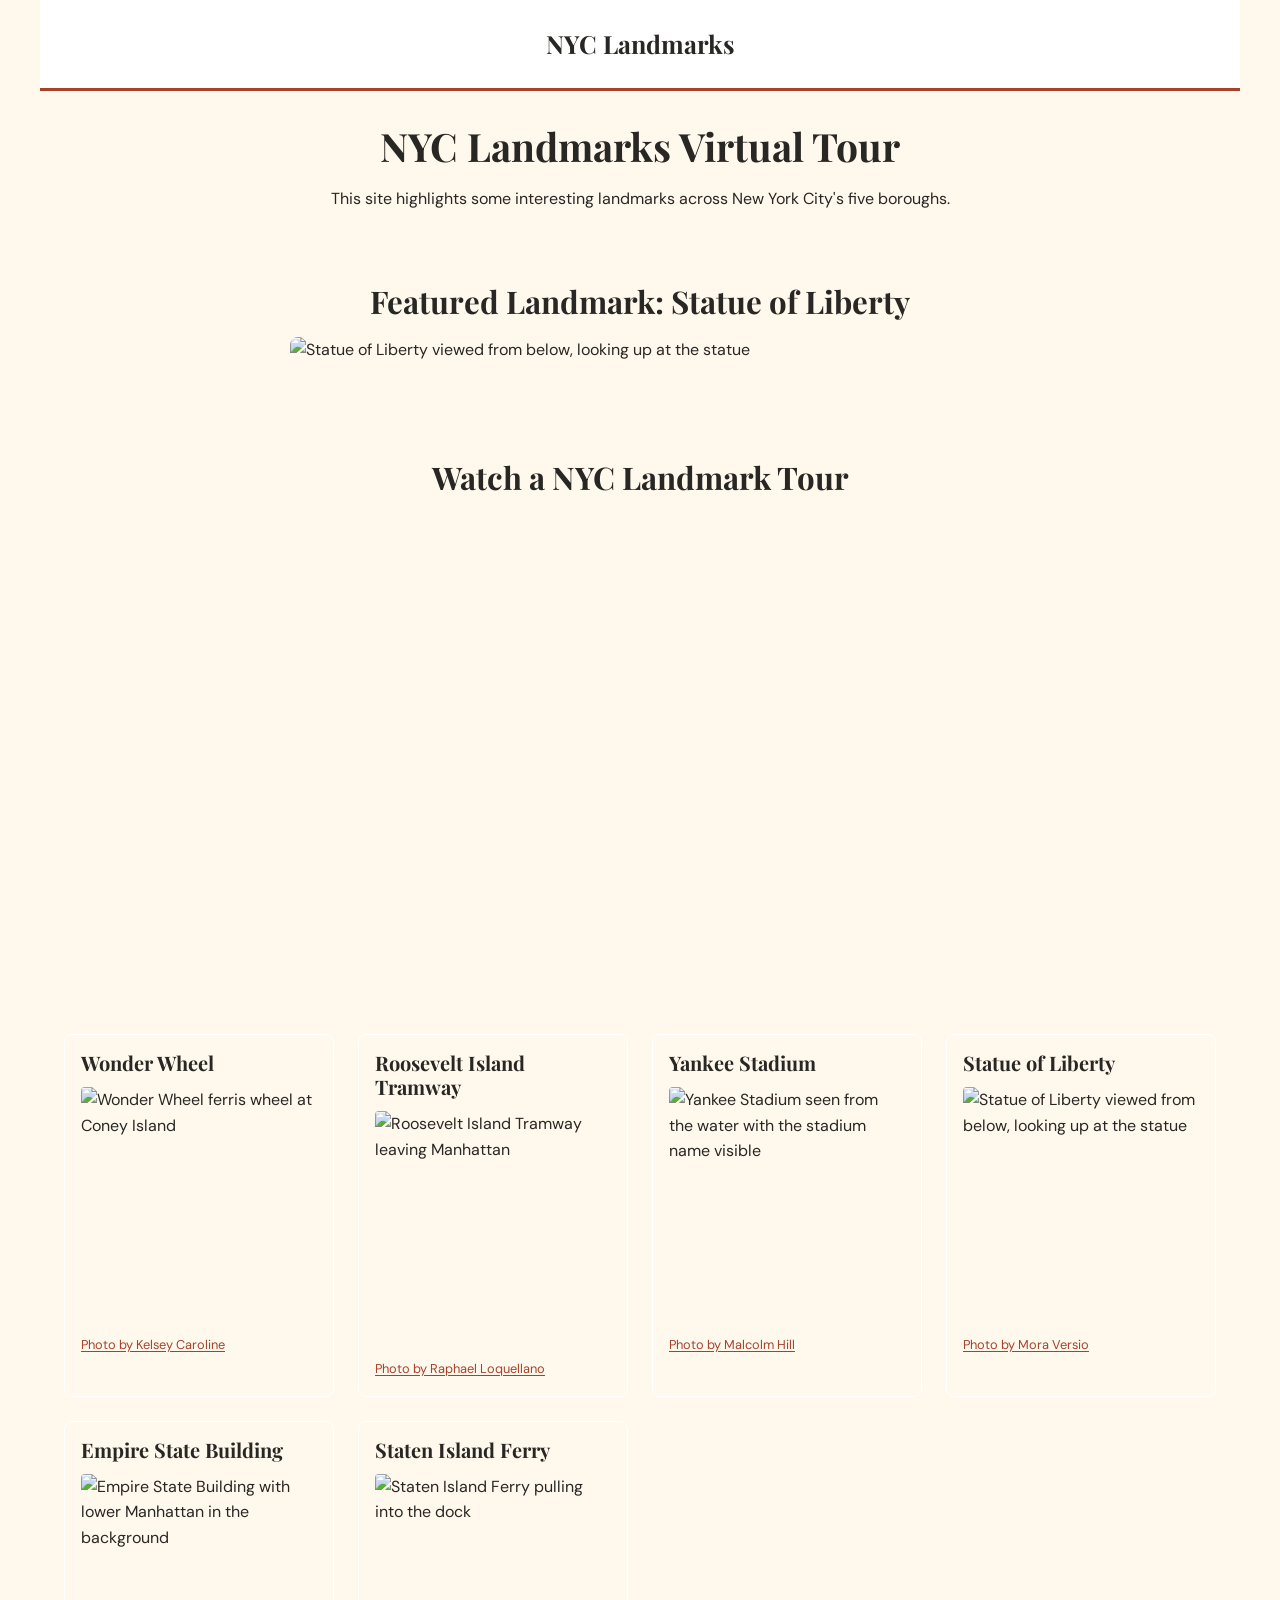
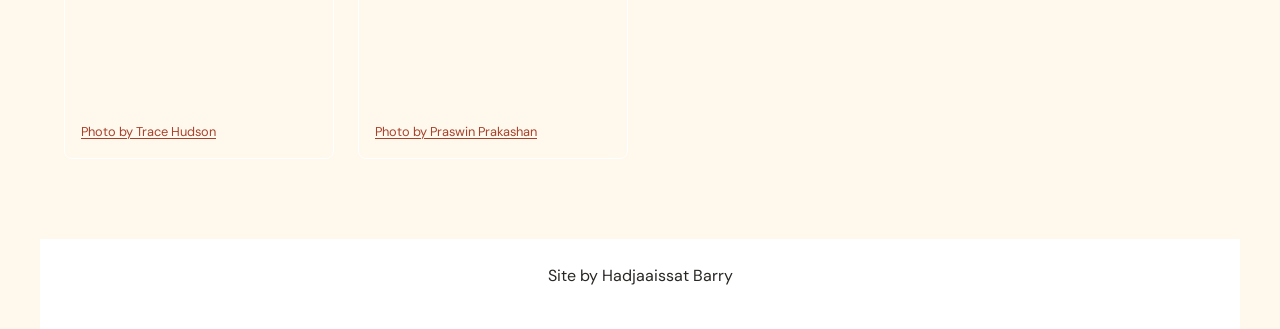
==== index.html @ b782eb3d "Add files via upload" ====
<!DOCTYPE html>
<html lang="en">

<head>
    <meta charset="UTF-8">
    <meta name="viewport" content="width=device-width, initial-scale=1.0">
    <title>NYC Landmarks Virtual Tour</title>
    <link rel="stylesheet" href="tokens.css">
    <link rel="stylesheet" href="style.css">
</head>

<body>
    <header>
        <div class="site-title">NYC Landmarks</div>
    </header>

    <main>
        <h1>NYC Landmarks Virtual Tour</h1>

        <p class="intro">
            This site highlights some interesting landmarks
            across New York City's five boroughs.
        </p>

        <section class="featured-landmark">
            <h2>Featured Landmark: Statue of Liberty</h2>

            <picture>
                <source
                    media="(max-width: 600px)"
                    srcset="Squre/JPEG/pexels-mora-versio-2150673251-34091093.jpg">

                <source
                    media="(min-width: 601px)"
                    srcset="Squre/JPEG/pexels-mora-versio-2150673251-34091093.jpg">

                <img
                    src="Squre/JPEG/pexels-mora-versio-2150673251-34091093.jpg"
                    alt="Statue of Liberty viewed from below, looking up at the statue">
            </picture>
        </section>

        <section class="video-section">
            <h2>Watch a NYC Landmark Tour</h2>

            <div class="video-wrapper">
                <iframe
                    src="https://www.youtube.com/embed/YrPN6eHYcFE"
                    title="NYC Landmark Tour video"
                    allow="accelerometer; autoplay; clipboard-write; encrypted-media; gyroscope; picture-in-picture; web-share"
                    referrerpolicy="strict-origin-when-cross-origin"
                    allowfullscreen>
                </iframe>
            </div>
        </section>

        <div class="landmarks-grid">

            <figure>
                <h2>Wonder Wheel</h2>
                <img
                    src="Squre/JPEG/pexels-kelsey-caroline-774981359-19122990.jpg"
                    alt="Wonder Wheel ferris wheel at Coney Island">
                <figcaption>
                    <a href="https://www.pexels.com/photo/ferris-wheel-in-amusement-park-19122990/">
                        Photo by Kelsey Caroline
                    </a>
                </figcaption>
            </figure>

            <figure>
                <h2>Roosevelt Island Tramway</h2>
                <img
                    src="Squre/JPEG/pexels-loquellano-12404963.jpg"
                    alt="Roosevelt Island Tramway leaving Manhattan">
                <figcaption>
                    <a href="https://www.pexels.com/photo/cable-car-above-city-street-12404963/">
                        Photo by Raphael Loquellano
                    </a>
                </figcaption>
            </figure>

            <figure>
                <h2>Yankee Stadium</h2>
                <img
                   src="Squre/JPEG/pexels-malcolmhill-12360516..jpg"
                 alt="Yankee Stadium seen from the water with the stadium name visible">
                <figcaption>
                    <a href="https://www.pexels.com/photo/yankee-stadium-under-the-blue-sky-12360516/">
                        Photo by Malcolm Hill
                    </a>
                </figcaption>
            </figure>

            <figure>
                <h2>Statue of Liberty</h2>
                <img
                    src="Squre/JPEG/pexels-mora-versio-2150673251-34091093.jpg"
                    alt="Statue of Liberty viewed from below, looking up at the statue">
                <figcaption>
                    <a href="https://www.pexels.com/photo/statue-of-liberty-in-new-york-city-usa-34091093/">
                        Photo by Mora Versio
                    </a>
                </figcaption>
            </figure>

            <figure>
                <h2>Empire State Building</h2>
                <img
                    src="Squre/JPEG/pexels-tracehudson-2424391.jpg"
                    alt="Empire State Building with lower Manhattan in the background">
                <figcaption>
                    <a href="https://www.pexels.com/photo/empire-state-building-2424391/">
                        Photo by Trace Hudson
                    </a>
                </figcaption>
            </figure>

            <figure>
                <h2>Staten Island Ferry</h2>
                <img
                    src="Squre/JPEG/praswin-prakashan-YOCN1a1m_dg-unsplash.jpg"
                    alt="Staten Island Ferry pulling into the dock">
                <figcaption>
                    <a href="https://unsplash.com/photos/a-large-ferry-boat-in-a-body-of-water-YOCN1a1m_dg">
                        Photo by Praswin Prakashan
                    </a>
                </figcaption>
            </figure>

        </div>
    </main>

    <footer>
        <p>Site by Hadjaaissat Barry</p>
    </footer>
</body>
</html>
---- tokens.css ----
@import url("https://fonts.googleapis.com/css2?family=Playfair+Display&family=DM+Sans&display=swap");

/* Design System Tokens: Set Base CSS variable values. */
:root {
  /* Typographic Styles */
  --text-size-xs: 0.64rem;
  --text-size-sm: 0.8rem;
  --text-size-md: 1rem;
  --text-size-lg: 1.25rem;
  --text-size-xl: 1.563rem;
  --text-size-2xl: 1.953rem;
  --text-size-3xl: 2.441rem;
  --line-height-base: 1.6;
  --line-height-headings: 1.2;
  --headings-family: "Playfair Display", sans-serif;
  --base-family: "DM Sans", sans-serif;

  /* Color Styles */
  --primary-text: #292724;
  --primary-background: #FFF8ED;
  --action: #A6422B;
  --action-hover: #71301F;
  --button-text: #FFFFFF;

  --alternate-text: #292724;
  --alternate-background:#FFFFFF;
  --alternate-action: #87351F;
  --alternate-action-hover: #642719;
  --alternate-button-text: #FFFFFF;

  /* Spacing Units */
  --space-unit: 0.25rem;
  --space-1: calc(var(--space-unit) * 1);
  --space-2: calc(var(--space-unit) * 2);
  --space-3: calc(var(--space-unit) * 3);
  --space-4: calc(var(--space-unit) * 4);
  --space-6: calc(var(--space-unit) * 6);
  --space-8: calc(var(--space-unit) * 8);
  --space-12: calc(var(--space-unit) * 12);
  --space-16: calc(var(--space-unit) * 16);
  --space-24: calc(var(--space-unit) * 24);
  --space-32: calc(var(--space-unit) * 32);

  /* Layout Styles */
  --page-width: 75rem;
  --grid-gap: var(--space-6);
  --section-spacing: var(--space-12);
  --content-padding: var(--space-6);
}

html {
  font-size: 16px;
}

* {
  box-sizing: border-box;
}

body {
  margin: 0;
  font-family: var(--base-family);
  font-size: var(--text-size-md);
  line-height: var(--line-height-base);
  color: var(--primary-text);
  background-color: var(--primary-background);
  overflow-wrap: break-word;
}

/* Typography */
h1, h2, h3, h4, h5, h6 {
  font-family: var(--headings-family);
  line-height: var(--line-height-headings);
}

h1 {
  font-size: var(--text-size-3xl);
}

h2 {
  font-size: var(--text-size-2xl);
}

h3 {
  font-size: var(--text-size-xl);
}

h4 {
  font-size: var(--text-size-lg);
}

h5 {
  font-size: var(--text-size-md);
}

h6 {
  font-size: var(--text-size-sm);
}


/* Clean heading defaults assuming parent sections handle top spacing */
h1 {
  margin-block-start: 0;
  margin-block-end: var(--space-4); /* 16px on 4px base */
}

h2 {
  margin-block-start: 0;
  margin-block-end: var(--space-3); /* 12px on 4px base */
}

h3 {
  margin-block-start: 0;
  margin-block-end: var(--space-2); /* 8px on 4px base */
}

h4, h5, h6 {
  margin-block-start: 0;
  margin-block-end: var(--space-2); /* 8px on 4px base */
}

p, ul, ol {
  margin: 0 0 var(--space-4);
}

small {
  font-size: var(--text-size-sm);
}

/* Layout */
header, main, footer {
  max-width: var(--page-width);
  margin-inline: auto;
  padding: var(--space-8);
}

section, .alternate {
  padding: var(--content-padding);
}

section + section {
  margin-top: var(--section-spacing);
}

/* Site identity stays separate from the page heading. */
.site-title {
  font-size: var(--text-size-lg);
}

/* Add the alternate class to an element to apply alternate styling. */
.alternate {
  --action: var(--alternate-action);
  --action-hover: var(--alternate-action-hover);
  --button-text: var(--alternate-button-text);
  color: var(--alternate-text);
  background-color: var(--alternate-background);
}

/* Links and buttons */
a {
  color: var(--action);
  text-decoration: underline;
  text-underline-offset: 0.15em;
}

a:hover {
  color: var(--action-hover);
}

button, .button {
  display: inline-block;
  border: 0;
  padding: var(--space-3) var(--space-4);
  font: inherit;
  color: var(--button-text);
  background-color: var(--action);
  text-decoration: none;
  cursor: pointer;
}

button:hover, .button:hover {
  color: var(--button-text);
  background-color: var(--action-hover);
}

a:focus-visible, button:focus-visible {
  outline: 3px solid currentColor;
  outline-offset: 4px;
}
---- style.css ----
/* General Styles */
* {
  box-sizing: border-box;
}

body {
  margin: 0;
  font-family: var(--base-family);
  font-size: var(--text-size-md);
  line-height: var(--line-height-base);
  color: var(--primary-text);
  background-color: var(--primary-background);
}

img,
video {
  display: block;
  max-width: 100%;
  height: auto;
}

/* Header */
header {
  background-color: var(--alternate-background);
  color: var(--primary-text);
  padding: var(--space-6);
  text-align: center;
  border-bottom: 3px solid var(--action);
}

.site-title {
  font-family: var(--headings-family);
  font-size: var(--text-size-xl);
  font-weight: bold;
}

/* Main Content */
main {
  max-width: var(--page-width);
  margin: 0 auto;
  padding: var(--space-8) var(--content-padding);
}

h1,
h2 {
  font-family: var(--headings-family);
  line-height: var(--line-height-headings);
  color: var(--primary-text);
}

h1 {
  font-size: var(--text-size-3xl);
  margin: 0 0 var(--space-4);
  text-align: center;
}

.intro {
  max-width: 700px;
  margin: 0 auto var(--section-spacing);
  text-align: center;
}

/* Featured Landmark */
.featured-landmark {
  margin-bottom: var(--section-spacing);
}

.featured-landmark h2,
.video-section h2 {
  font-size: var(--text-size-2xl);
  margin: 0 0 var(--space-4);
  text-align: center;
}

.featured-landmark picture {
  display: block;
  max-width: 700px;
  margin: 0 auto;
}

.featured-landmark img {
  width: 100%;
  border-radius: 8px;
}

/* Embedded YouTube Video */
.video-section {
  margin-bottom: var(--section-spacing);
}

.video-wrapper {
  width: 100%;
  max-width: 800px;
  aspect-ratio: 16 / 9;
  margin: 0 auto;
}

.video-wrapper iframe {
  display: block;
  width: 100%;
  height: 100%;
  border: 0;
}

/* Landmarks Grid */
.landmarks-grid {
  display: grid;
  grid-template-columns: repeat(auto-fit, minmax(min(100%, 250px), 1fr));
  gap: var(--grid-gap);
}

/* Individual Landmark Cards */
.landmarks-grid figure {
  margin: 0;
  padding: var(--space-4);
  background-color: var(--card-background);
  border: 1px solid var(--alternate-background);
  border-radius: 8px;
}

.landmarks-grid h2 {
  margin: 0 0 var(--space-3);
  font-size: var(--text-size-lg);
}

.landmarks-grid img {
  width: 100%;
  aspect-ratio: 1 / 1;
  object-fit: cover;
  border-radius: 4px;
}

.landmarks-grid figcaption {
  margin-top: var(--space-3);
  font-size: var(--text-size-sm);
}

.landmarks-grid a {
  color: var(--action);
  text-decoration: underline;
}

.landmarks-grid a:hover {
  color: var(--action-hover);
}

/* Footer */
footer {
  margin-top: var(--section-spacing);
  padding: var(--space-6);
  text-align: center;
  background-color: var(--alternate-background);
  color: var(--primary-text);
}

/* Smaller Screens */
@media (max-width: 600px) {
  main {
    padding: var(--space-6) var(--space-4);
  }

  h1 {
    font-size: var(--text-size-2xl);
  }

  .featured-landmark h2,
  .video-section h2 {
    font-size: var(--text-size-xl);
  }

  .landmarks-grid {
    grid-template-columns: 1fr;
  }
}
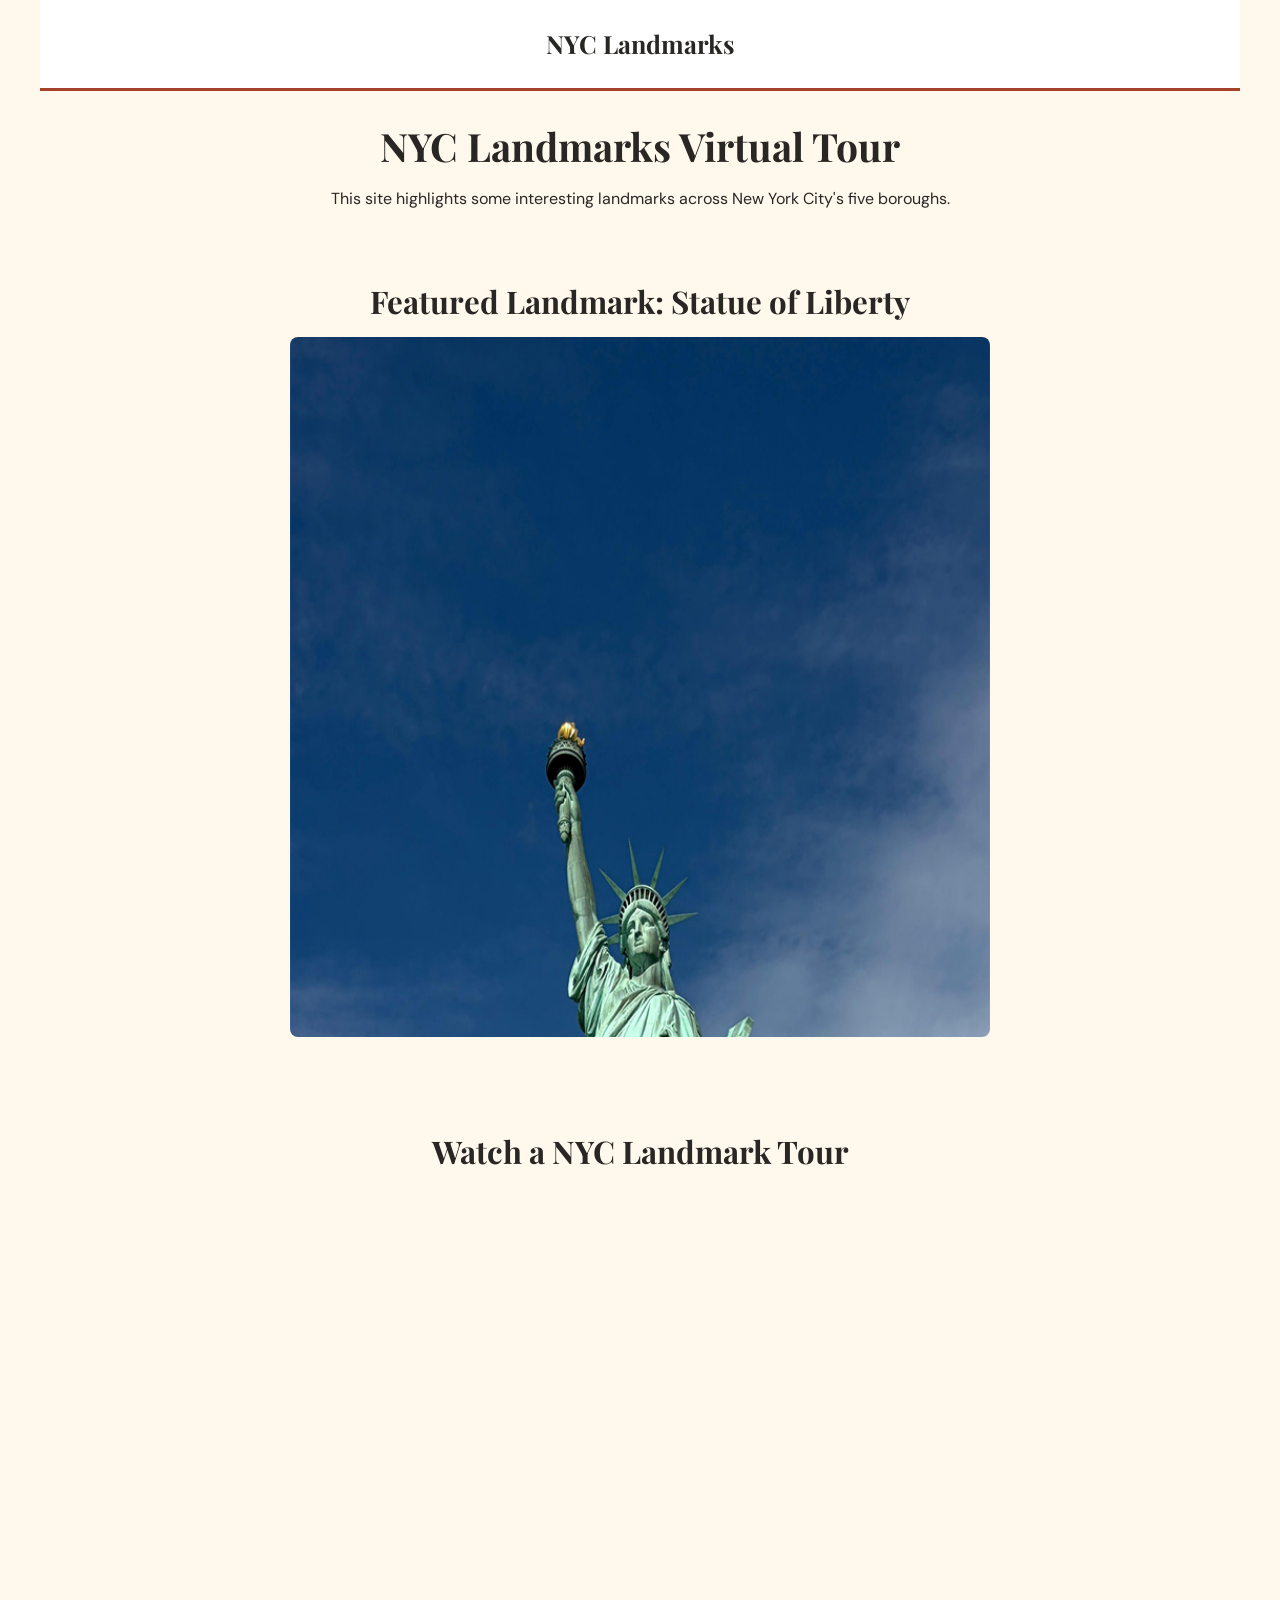
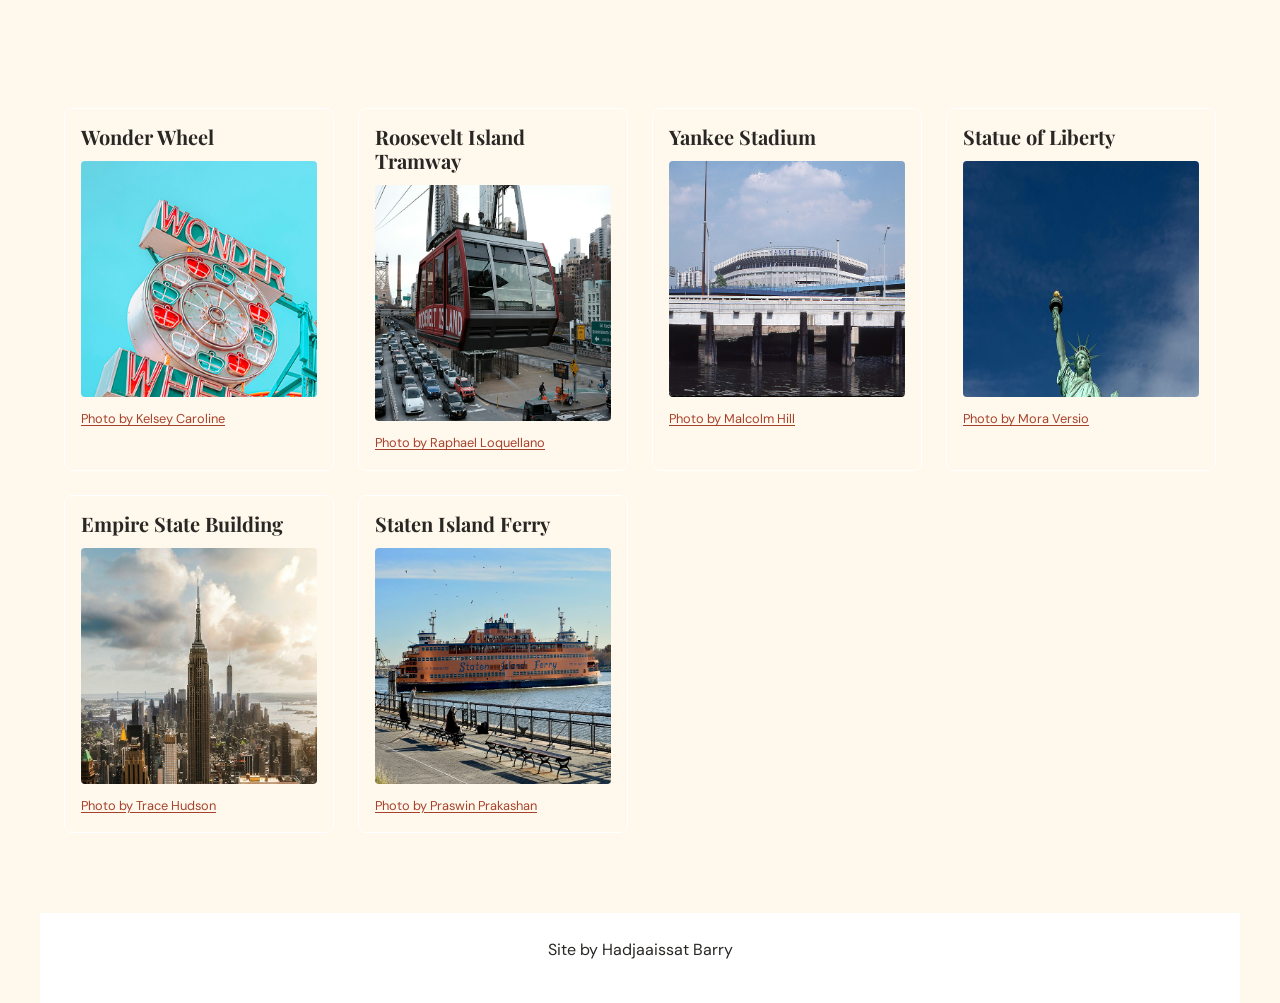
==== commit b2ee4c11: "Fix website image paths" ====
--- a/index.html
+++ b/index.html
@@ -29,14 +29,14 @@
             <picture>
                 <source
                     media="(max-width: 600px)"
-                    srcset="Squre/JPEG/pexels-mora-versio-2150673251-34091093.jpg">
+                    srcset="pexels-mora-versio-2150673251-34091093.jpg">
 
                 <source
                     media="(min-width: 601px)"
-                    srcset="Squre/JPEG/pexels-mora-versio-2150673251-34091093.jpg">
+                    srcset="pexels-mora-versio-2150673251-34091093.jpg">
 
                 <img
-                    src="Squre/JPEG/pexels-mora-versio-2150673251-34091093.jpg"
+                    src="pexels-mora-versio-2150673251-34091093.jpg"
                     alt="Statue of Liberty viewed from below, looking up at the statue">
             </picture>
         </section>
@@ -60,7 +60,7 @@
             <figure>
                 <h2>Wonder Wheel</h2>
                 <img
-                    src="Squre/JPEG/pexels-kelsey-caroline-774981359-19122990.jpg"
+                    src="pexels-kelsey-caroline-774981359-19122990.jpg"
                     alt="Wonder Wheel ferris wheel at Coney Island">
                 <figcaption>
                     <a href="https://www.pexels.com/photo/ferris-wheel-in-amusement-park-19122990/">
@@ -72,7 +72,7 @@
             <figure>
                 <h2>Roosevelt Island Tramway</h2>
                 <img
-                    src="Squre/JPEG/pexels-loquellano-12404963.jpg"
+                    src="pexels-loquellano-12404963.jpg"
                     alt="Roosevelt Island Tramway leaving Manhattan">
                 <figcaption>
                     <a href="https://www.pexels.com/photo/cable-car-above-city-street-12404963/">
@@ -84,8 +84,8 @@
             <figure>
                 <h2>Yankee Stadium</h2>
                 <img
-                   src="Squre/JPEG/pexels-malcolmhill-12360516..jpg"
-                 alt="Yankee Stadium seen from the water with the stadium name visible">
+                    src="pexels-malcolmhill-12360516..jpg"
+                    alt="Yankee Stadium seen from the water with the stadium name visible">
                 <figcaption>
                     <a href="https://www.pexels.com/photo/yankee-stadium-under-the-blue-sky-12360516/">
                         Photo by Malcolm Hill
@@ -96,7 +96,7 @@
             <figure>
                 <h2>Statue of Liberty</h2>
                 <img
-                    src="Squre/JPEG/pexels-mora-versio-2150673251-34091093.jpg"
+                    src="pexels-mora-versio-2150673251-34091093.jpg"
                     alt="Statue of Liberty viewed from below, looking up at the statue">
                 <figcaption>
                     <a href="https://www.pexels.com/photo/statue-of-liberty-in-new-york-city-usa-34091093/">
@@ -108,7 +108,7 @@
             <figure>
                 <h2>Empire State Building</h2>
                 <img
-                    src="Squre/JPEG/pexels-tracehudson-2424391.jpg"
+                    src="pexels-tracehudson-2424391.jpg"
                     alt="Empire State Building with lower Manhattan in the background">
                 <figcaption>
                     <a href="https://www.pexels.com/photo/empire-state-building-2424391/">
@@ -120,7 +120,7 @@
             <figure>
                 <h2>Staten Island Ferry</h2>
                 <img
-                    src="Squre/JPEG/praswin-prakashan-YOCN1a1m_dg-unsplash.jpg"
+                    src="praswin-prakashan-YOCN1a1m_dg-unsplash.jpg"
                     alt="Staten Island Ferry pulling into the dock">
                 <figcaption>
                     <a href="https://unsplash.com/photos/a-large-ferry-boat-in-a-body-of-water-YOCN1a1m_dg">
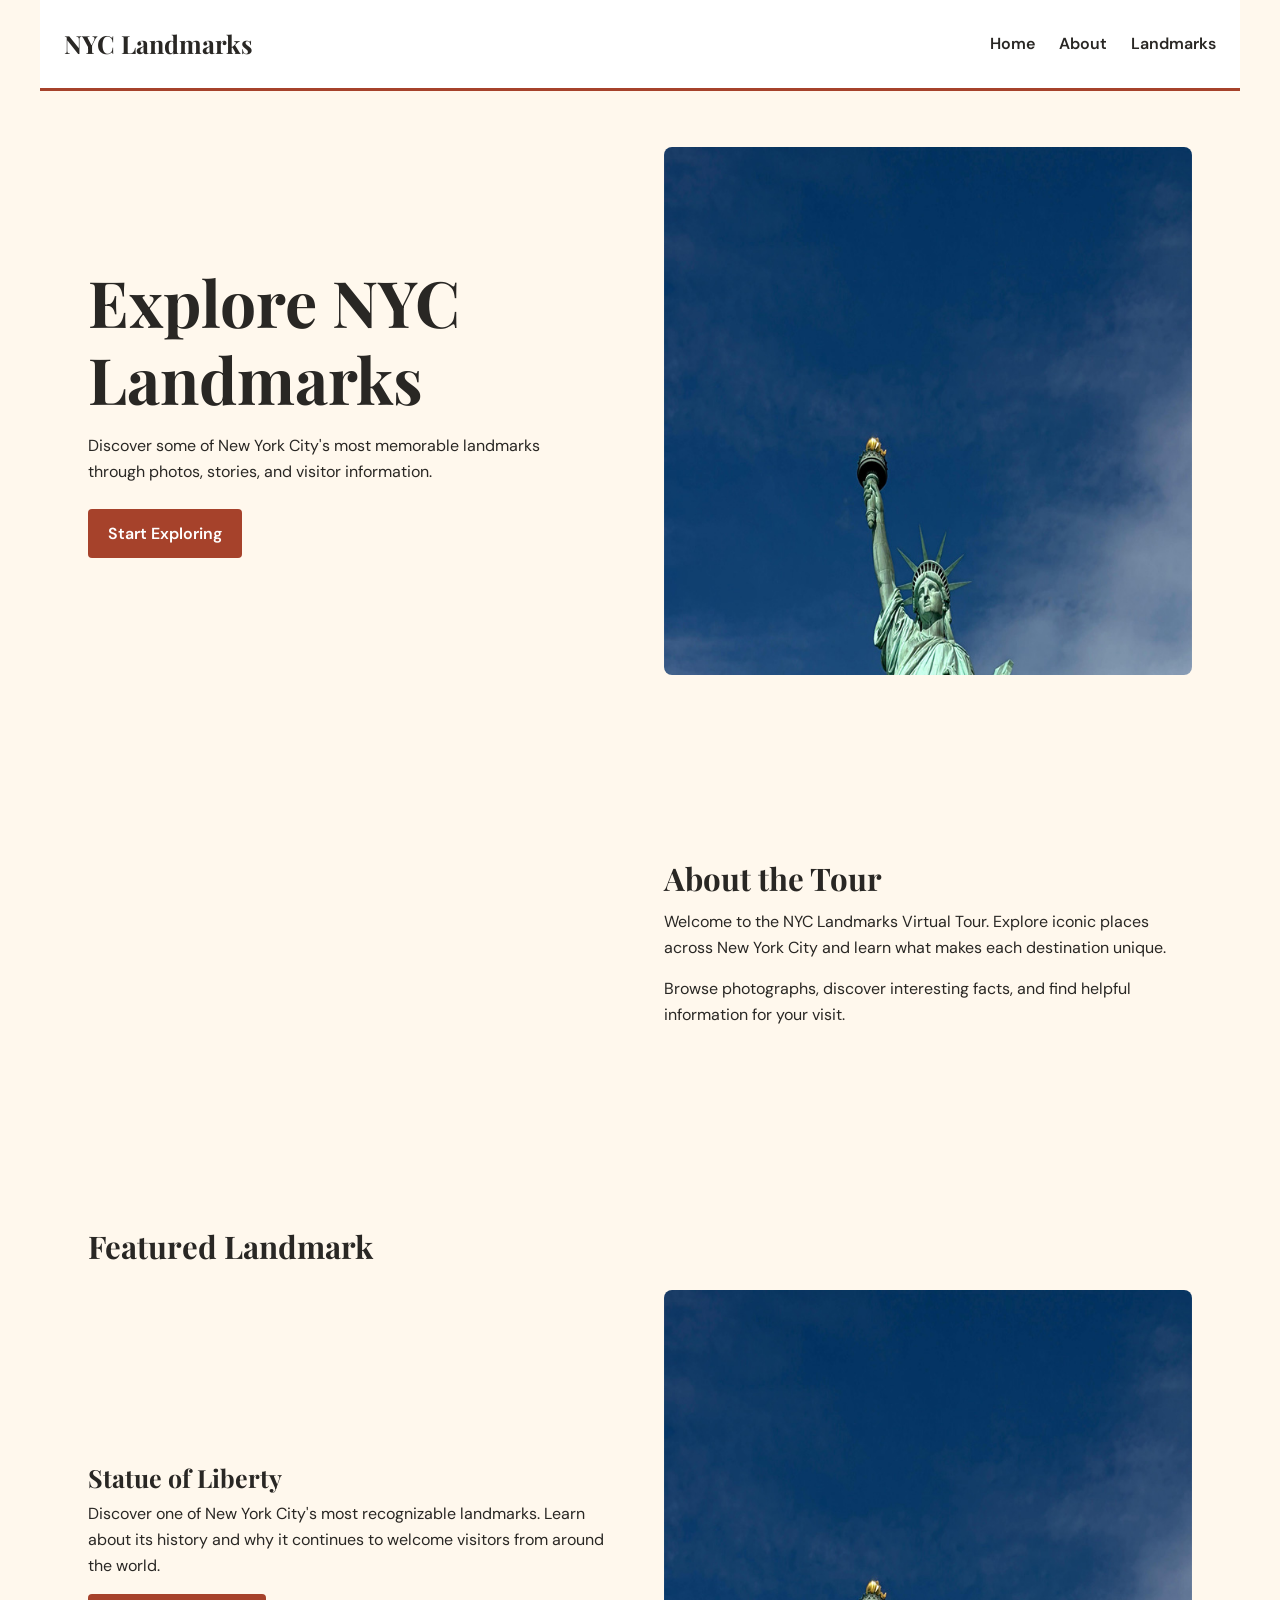
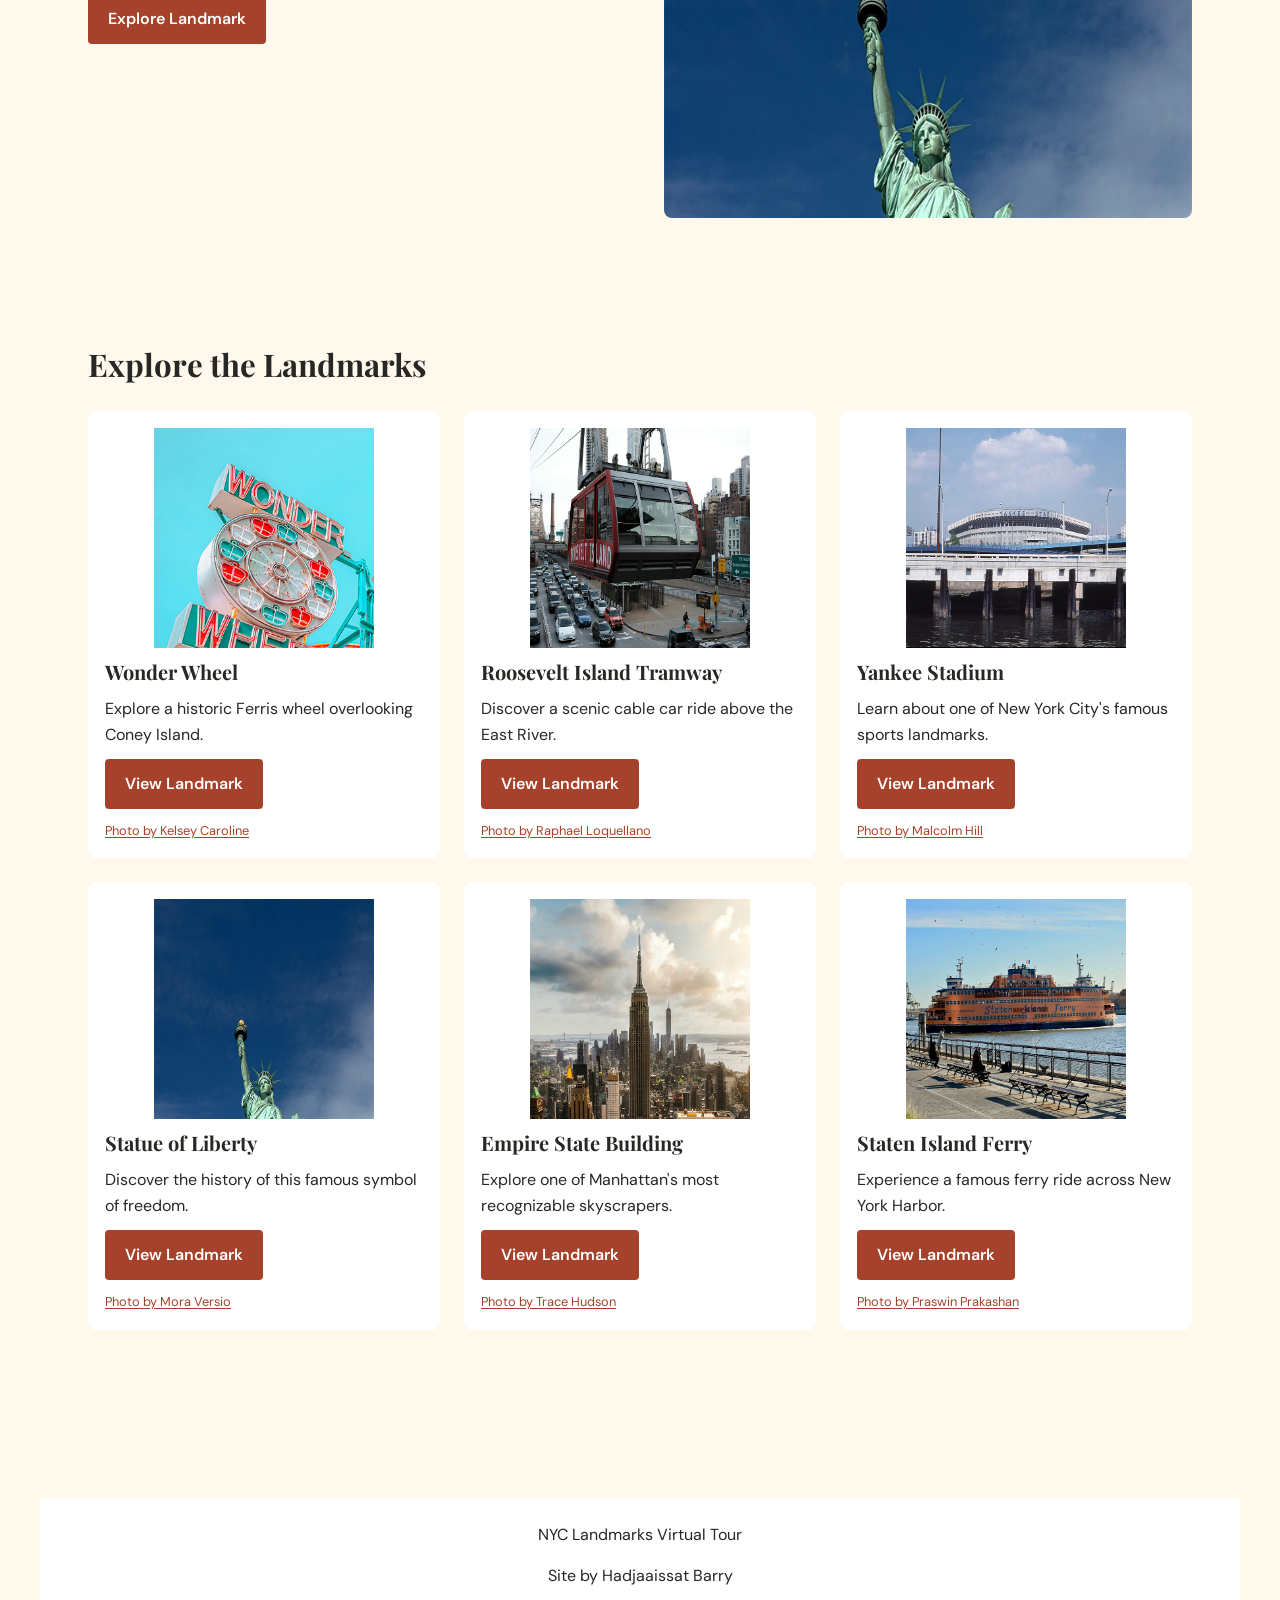
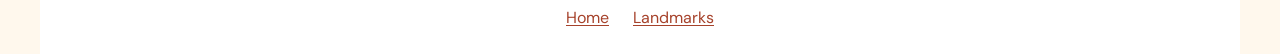
==== commit 72ab51ee: "Update Project 3 homepage and Wonder Wheel page" ====
--- a/index.html
+++ b/index.html
@@ -5,46 +5,66 @@
 <head>
     <meta charset="UTF-8">
     <meta name="viewport" content="width=device-width, initial-scale=1.0">
+
     <title>NYC Landmarks Virtual Tour</title>
+
     <link rel="stylesheet" href="tokens.css">
     <link rel="stylesheet" href="style.css">
 </head>
 
 <body>
-    <header>
-        <div class="site-title">NYC Landmarks</div>
+
+    <!-- HEADER -->
+    <header class="site-header">
+
+        <div class="site-title">
+            <a href="index.html">NYC Landmarks</a>
+        </div>
+
+        <nav class="site-nav" aria-label="Main navigation">
+            <a href="index.html">Home</a>
+            <a href="#about">About</a>
+            <a href="#landmarks">Landmarks</a>
+        </nav>
+
     </header>
 
     <main>
-        <h1>NYC Landmarks Virtual Tour</h1>
-
-        <p class="intro">
-            This site highlights some interesting landmarks
-            across New York City's five boroughs.
-        </p>
-
-        <section class="featured-landmark">
-            <h2>Featured Landmark: Statue of Liberty</h2>
-
-            <picture>
-                <source
-                    media="(max-width: 600px)"
-                    srcset="pexels-mora-versio-2150673251-34091093.jpg">
-
-                <source
-                    media="(min-width: 601px)"
-                    srcset="pexels-mora-versio-2150673251-34091093.jpg">
+
+        <!-- SECTION 1: HERO -->
+        <section class="home-hero">
+
+            <div class="hero-text">
+
+                <h1>Explore NYC Landmarks</h1>
+
+                <p>
+                    Discover some of New York City's
+                    most memorable landmarks through
+                    photos, stories, and visitor information.
+                </p>
+
+                <a class="btn" href="#landmarks">
+                    Start Exploring
+                </a>
+
+            </div>
+
+            <div class="hero-image">
 
                 <img
                     src="pexels-mora-versio-2150673251-34091093.jpg"
-                    alt="Statue of Liberty viewed from below, looking up at the statue">
-            </picture>
+                    alt="Statue of Liberty viewed from below">
+
+            </div>
+
         </section>
 
-        <section class="video-section">
-            <h2>Watch a NYC Landmark Tour</h2>
+        <!-- SECTION 2: ABOUT THE TOUR -->
+        <section class="home-about" id="about">
 
             <div class="video-wrapper">
+
                 <iframe
                     src="https://www.youtube.com/embed/YrPN6eHYcFE"
                     title="NYC Landmark Tour video"
@@ -52,88 +72,258 @@
                     referrerpolicy="strict-origin-when-cross-origin"
                     allowfullscreen>
                 </iframe>
-            </div>
+
+            </div>
+
+            <div class="about-text">
+
+                <h2>About the Tour</h2>
+
+                <p>
+                    Welcome to the NYC Landmarks
+                    Virtual Tour. Explore iconic
+                    places across New York City
+                    and learn what makes each
+                    destination unique.
+                </p>
+
+                <p>
+                    Browse photographs, discover
+                    interesting facts, and find
+                    helpful information for your visit.
+                </p>
+
+            </div>
+
         </section>
 
-        <div class="landmarks-grid">
-
-            <figure>
-                <h2>Wonder Wheel</h2>
-                <img
-                    src="pexels-kelsey-caroline-774981359-19122990.jpg"
-                    alt="Wonder Wheel ferris wheel at Coney Island">
-                <figcaption>
-                    <a href="https://www.pexels.com/photo/ferris-wheel-in-amusement-park-19122990/">
-                        Photo by Kelsey Caroline
-                    </a>
-                </figcaption>
-            </figure>
-
-            <figure>
-                <h2>Roosevelt Island Tramway</h2>
-                <img
-                    src="pexels-loquellano-12404963.jpg"
-                    alt="Roosevelt Island Tramway leaving Manhattan">
-                <figcaption>
-                    <a href="https://www.pexels.com/photo/cable-car-above-city-street-12404963/">
-                        Photo by Raphael Loquellano
-                    </a>
-                </figcaption>
-            </figure>
-
-            <figure>
-                <h2>Yankee Stadium</h2>
-                <img
-                    src="pexels-malcolmhill-12360516..jpg"
-                    alt="Yankee Stadium seen from the water with the stadium name visible">
-                <figcaption>
-                    <a href="https://www.pexels.com/photo/yankee-stadium-under-the-blue-sky-12360516/">
-                        Photo by Malcolm Hill
-                    </a>
-                </figcaption>
-            </figure>
-
-            <figure>
-                <h2>Statue of Liberty</h2>
-                <img
-                    src="pexels-mora-versio-2150673251-34091093.jpg"
-                    alt="Statue of Liberty viewed from below, looking up at the statue">
-                <figcaption>
-                    <a href="https://www.pexels.com/photo/statue-of-liberty-in-new-york-city-usa-34091093/">
-                        Photo by Mora Versio
-                    </a>
-                </figcaption>
-            </figure>
-
-            <figure>
-                <h2>Empire State Building</h2>
-                <img
-                    src="pexels-tracehudson-2424391.jpg"
-                    alt="Empire State Building with lower Manhattan in the background">
-                <figcaption>
-                    <a href="https://www.pexels.com/photo/empire-state-building-2424391/">
-                        Photo by Trace Hudson
-                    </a>
-                </figcaption>
-            </figure>
-
-            <figure>
-                <h2>Staten Island Ferry</h2>
-                <img
-                    src="praswin-prakashan-YOCN1a1m_dg-unsplash.jpg"
-                    alt="Staten Island Ferry pulling into the dock">
-                <figcaption>
-                    <a href="https://unsplash.com/photos/a-large-ferry-boat-in-a-body-of-water-YOCN1a1m_dg">
-                        Photo by Praswin Prakashan
-                    </a>
-                </figcaption>
-            </figure>
-
-        </div>
+        <!-- SECTION 3: FEATURED LANDMARK -->
+        <section class="featured-landmark">
+
+            <h2>Featured Landmark</h2>
+
+            <div class="featured-layout">
+
+                <div class="featured-text">
+
+                    <h3>Statue of Liberty</h3>
+
+                    <p>
+                        Discover one of New York City's
+                        most recognizable landmarks.
+                        Learn about its history and
+                        why it continues to welcome
+                        visitors from around the world.
+                    </p>
+
+                    <a class="btn" href="landmark-liberty.html">
+                        Explore Landmark
+                    </a>
+
+                </div>
+
+                <picture>
+
+                    <source
+                        media="(max-width: 600px)"
+                        srcset="pexels-mora-versio-2150673251-34091093.jpg">
+
+                    <source
+                        media="(min-width: 601px)"
+                        srcset="pexels-mora-versio-2150673251-34091093.jpg">
+
+                    <img
+                        src="pexels-mora-versio-2150673251-34091093.jpg"
+                        alt="Statue of Liberty viewed from below, looking up at the statue">
+
+                </picture>
+
+            </div>
+
+        </section>
+
+        <!-- SECTION 4: EXPLORE LANDMARKS -->
+        <section class="landmarks-section" id="landmarks">
+
+            <h2>Explore the Landmarks</h2>
+
+            <div class="landmarks-grid">
+
+                <!-- CARD 1 -->
+                <article class="landmark-card">
+
+                    <img
+                        src="pexels-kelsey-caroline-774981359-19122990.jpg"
+                        alt="Wonder Wheel Ferris wheel at Coney Island">
+
+                    <h3>Wonder Wheel</h3>
+
+                    <p>
+                        Explore a historic Ferris wheel
+                        overlooking Coney Island.
+                    </p>
+
+                    <a class="btn" href="landmark-wonder.html">
+                        View Landmark
+                    </a>
+
+                    <p class="photo-credit">
+                        <a href="https://www.pexels.com/photo/ferris-wheel-in-amusement-park-19122990/">
+                            Photo by Kelsey Caroline
+                        </a>
+                    </p>
+
+                </article>
+
+                <!-- CARD 2 -->
+                <article class="landmark-card">
+
+                    <img
+                        src="pexels-loquellano-12404963.jpg"
+                        alt="Roosevelt Island Tramway leaving Manhattan">
+
+                    <h3>Roosevelt Island Tramway</h3>
+
+                    <p>
+                        Discover a scenic cable car
+                        ride above the East River.
+                    </p>
+
+                    <a class="btn" href="landmark-tram.html">
+                        View Landmark
+                    </a>
+
+                    <p class="photo-credit">
+                        <a href="https://www.pexels.com/photo/cable-car-above-city-street-12404963/">
+                            Photo by Raphael Loquellano
+                        </a>
+                    </p>
+
+                </article>
+
+                <!-- CARD 3 -->
+                <article class="landmark-card">
+
+                    <img
+                        src="pexels-malcolmhill-12360516..jpg"
+                        alt="Yankee Stadium seen from the water">
+
+                    <h3>Yankee Stadium</h3>
+
+                    <p>
+                        Learn about one of New York
+                        City's famous sports landmarks.
+                    </p>
+
+                    <a class="btn" href="landmark-yankee.html">
+                        View Landmark
+                    </a>
+
+                    <p class="photo-credit">
+                        <a href="https://www.pexels.com/photo/yankee-stadium-under-the-blue-sky-12360516/">
+                            Photo by Malcolm Hill
+                        </a>
+                    </p>
+
+                </article>
+
+                <!-- CARD 4 -->
+                <article class="landmark-card">
+
+                    <img
+                        src="pexels-mora-versio-2150673251-34091093.jpg"
+                        alt="Statue of Liberty viewed from below">
+
+                    <h3>Statue of Liberty</h3>
+
+                    <p>
+                        Discover the history of this
+                        famous symbol of freedom.
+                    </p>
+
+                    <a class="btn" href="landmark-liberty.html">
+                        View Landmark
+                    </a>
+
+                    <p class="photo-credit">
+                        <a href="https://www.pexels.com/photo/statue-of-liberty-in-new-york-city-usa-34091093/">
+                            Photo by Mora Versio
+                        </a>
+                    </p>
+
+                </article>
+
+                <!-- CARD 5 -->
+                <article class="landmark-card">
+
+                    <img
+                        src="pexels-tracehudson-2424391.jpg"
+                        alt="Empire State Building in Manhattan">
+
+                    <h3>Empire State Building</h3>
+
+                    <p>
+                        Explore one of Manhattan's
+                        most recognizable skyscrapers.
+                    </p>
+
+                    <a class="btn" href="landmark-empire.html">
+                        View Landmark
+                    </a>
+
+                    <p class="photo-credit">
+                        <a href="https://www.pexels.com/photo/empire-state-building-2424391/">
+                            Photo by Trace Hudson
+                        </a>
+                    </p>
+
+                </article>
+
+                <!-- CARD 6 -->
+                <article class="landmark-card">
+
+                    <img
+                        src="praswin-prakashan-YOCN1a1m_dg-unsplash.jpg"
+                        alt="Staten Island Ferry approaching the dock">
+
+                    <h3>Staten Island Ferry</h3>
+
+                    <p>
+                        Experience a famous ferry
+                        ride across New York Harbor.
+                    </p>
+
+                    <a class="btn" href="landmark-ferry.html">
+                        View Landmark
+                    </a>
+
+                    <p class="photo-credit">
+                        <a href="https://unsplash.com/photos/a-large-ferry-boat-in-a-body-of-water-YOCN1a1m_dg">
+                            Photo by Praswin Prakashan
+                        </a>
+                    </p>
+
+                </article>
+
+            </div>
+
+        </section>
+
     </main>
 
-    <footer>
+    <!-- FOOTER -->
+    <footer class="site-footer">
+
+        <p>NYC Landmarks Virtual Tour</p>
+
         <p>Site by Hadjaaissat Barry</p>
+
+        <nav aria-label="Footer navigation">
+            <a href="index.html">Home</a>
+            <a href="#landmarks">Landmarks</a>
+        </nav>
+
     </footer>
+
 </body>
-</html>+</html>
--- a/style.css
+++ b/style.css
@@ -1,16 +1,22 @@
 
-/* General Styles */
+/* ==========================================
+   NYC LANDMARKS VIRTUAL TOUR
+   PROJECT 3 — COMPLETE STYLESHEET
+   ========================================== */
+
+/* 1. GENERAL STYLES */
+
 * {
   box-sizing: border-box;
 }
 
 body {
   margin: 0;
-  font-family: var(--base-family);
-  font-size: var(--text-size-md);
-  line-height: var(--line-height-base);
-  color: var(--primary-text);
-  background-color: var(--primary-background);
+  font-family: var(--base-family, "DM Sans", Arial, sans-serif);
+  font-size: var(--text-size-md, 1rem);
+  line-height: var(--line-height-base, 1.6);
+  color: var(--primary-text, #292724);
+  background-color: var(--primary-background, #FFF8ED);
 }
 
 img,
@@ -20,74 +26,155 @@
   height: auto;
 }
 
-/* Header */
+a {
+  color: var(--action, #A6422B);
+}
+
+a:hover {
+  color: var(--action-hover, #71301F);
+}
+
+a:focus-visible {
+  outline: 3px solid var(--action, #A6422B);
+  outline-offset: 4px;
+}
+
+h1,
+h2,
+h3 {
+  font-family: var(--headings-family, "Playfair Display", Georgia, serif);
+  line-height: var(--line-height-headings, 1.2);
+  color: var(--primary-text, #292724);
+}
+
+h1 {
+  font-size: var(--text-size-3xl, 2.441rem);
+  margin: 0 0 16px;
+}
+
+h2 {
+  font-size: var(--text-size-2xl, 1.953rem);
+}
+
+h3 {
+  font-size: var(--text-size-xl, 1.563rem);
+}
+
+/* 2. HEADER */
+
 header {
-  background-color: var(--alternate-background);
-  color: var(--primary-text);
-  padding: var(--space-6);
-  text-align: center;
-  border-bottom: 3px solid var(--action);
+  background-color: var(--alternate-background, #F1E8DA);
+  padding: var(--space-6, 24px);
+  border-bottom: 3px solid var(--action, #A6422B);
+}
+
+.site-header {
+  display: flex;
+  justify-content: space-between;
+  align-items: center;
+  gap: 24px;
 }
 
 .site-title {
-  font-family: var(--headings-family);
-  font-size: var(--text-size-xl);
+  font-family: var(--headings-family, Georgia, serif);
+  font-size: var(--text-size-xl, 1.563rem);
   font-weight: bold;
 }
 
-/* Main Content */
+.site-title a {
+  color: var(--primary-text, #292724);
+  text-decoration: none;
+}
+
+.site-title span {
+  display: block;
+  font-family: var(--base-family, Arial, sans-serif);
+  font-size: var(--text-size-sm, 0.8rem);
+  font-weight: normal;
+}
+
+.site-nav {
+  display: flex;
+  flex-wrap: wrap;
+  gap: 24px;
+}
+
+.site-nav a {
+  color: var(--primary-text, #292724);
+  text-decoration: none;
+  font-weight: 600;
+}
+
+.site-nav a:hover {
+  color: var(--action-hover, #71301F);
+  text-decoration: underline;
+}
+
+/* 3. MAIN CONTENT */
+
 main {
-  max-width: var(--page-width);
+  width: 100%;
+  max-width: var(--page-width, 1200px);
   margin: 0 auto;
-  padding: var(--space-8) var(--content-padding);
-}
-
-h1,
-h2 {
-  font-family: var(--headings-family);
-  line-height: var(--line-height-headings);
-  color: var(--primary-text);
-}
-
-h1 {
-  font-size: var(--text-size-3xl);
-  margin: 0 0 var(--space-4);
-  text-align: center;
-}
-
-.intro {
-  max-width: 700px;
-  margin: 0 auto var(--section-spacing);
-  text-align: center;
-}
-
-/* Featured Landmark */
-.featured-landmark {
-  margin-bottom: var(--section-spacing);
-}
-
-.featured-landmark h2,
-.video-section h2 {
-  font-size: var(--text-size-2xl);
-  margin: 0 0 var(--space-4);
-  text-align: center;
-}
-
-.featured-landmark picture {
-  display: block;
-  max-width: 700px;
-  margin: 0 auto;
-}
-
-.featured-landmark img {
-  width: 100%;
+  padding: var(--space-8, 32px)
+           var(--content-padding, 24px);
+}
+
+/* ==========================================
+   HOMEPAGE
+   ========================================== */
+
+/* 4. HERO */
+
+.home-hero {
+  display: grid;
+  grid-template-columns: minmax(0, 1fr) minmax(0, 1fr);
+  align-items: center;
+  gap: 48px;
+  margin-bottom: 80px;
+}
+
+.home-hero h1 {
+  font-size: clamp(2.5rem, 5vw, 4.5rem);
+  text-align: left;
+}
+
+.hero-text p {
+  max-width: 480px;
+  margin-bottom: 24px;
+}
+
+/* FULL HERO IMAGE — NO CROPPING */
+
+.hero-image {
+  min-width: 0;
+}
+
+.hero-image img {
+  display: block;
+  width: 100%;
+  height: auto;
+  max-height: none;
+  aspect-ratio: auto;
+  object-fit: contain;
   border-radius: 8px;
 }
 
-/* Embedded YouTube Video */
-.video-section {
-  margin-bottom: var(--section-spacing);
-}
+/* 5. ABOUT THE TOUR */
+
+.home-about {
+  display: grid;
+  grid-template-columns: minmax(0, 1fr) minmax(0, 1fr);
+  align-items: center;
+  gap: 48px;
+  margin-bottom: 80px;
+}
+
+.home-about h2 {
+  margin-top: 0;
+}
+
+/* Responsive video */
 
 .video-wrapper {
   width: 100%;
@@ -96,6 +183,10 @@
   margin: 0 auto;
 }
 
+.home-about .video-wrapper {
+  max-width: none;
+}
+
 .video-wrapper iframe {
   display: block;
   width: 100%;
@@ -103,73 +194,498 @@
   border: 0;
 }
 
-/* Landmarks Grid */
+/* 6. FEATURED LANDMARK */
+
+.featured-landmark {
+  margin-bottom: 80px;
+}
+
+.featured-landmark > h2 {
+  text-align: left;
+  margin: 0 0 24px;
+}
+
+.featured-layout {
+  display: grid;
+  grid-template-columns: minmax(0, 1fr) minmax(0, 1fr);
+  align-items: center;
+  gap: 48px;
+}
+
+.featured-text h3 {
+  margin-top: 0;
+}
+
+/* FULL FEATURED IMAGE — NO CROPPING */
+
+.featured-layout picture {
+  display: block;
+  width: 100%;
+  max-width: none;
+  margin: 0;
+}
+
+.featured-layout img {
+  display: block;
+  width: 100%;
+  height: auto;
+  max-height: none;
+  aspect-ratio: auto;
+  object-fit: contain;
+  border-radius: 8px;
+}
+
+/* 7. LANDMARKS SECTION */
+
+.landmarks-section {
+  margin-bottom: 64px;
+}
+
+.landmarks-section > h2 {
+  margin-bottom: 28px;
+}
+
+/* 8. LANDMARK GRID */
+
 .landmarks-grid {
   display: grid;
-  grid-template-columns: repeat(auto-fit, minmax(min(100%, 250px), 1fr));
-  gap: var(--grid-gap);
-}
-
-/* Individual Landmark Cards */
-.landmarks-grid figure {
+  grid-template-columns: repeat(3, minmax(0, 1fr));
+  gap: var(--grid-gap, 24px);
+}
+
+/* 9. LANDMARK CARDS */
+
+.landmark-card {
+  display: flex;
+  flex-direction: column;
+  gap: 12px;
+  padding: var(--space-4, 16px);
+  background-color: var(--card-background, #FFFFFF);
+  border: 1px solid var(--alternate-background, #F1E8DA);
+  border-radius: 8px;
+  min-width: 0;
+}
+
+.landmark-card h3 {
+  font-size: var(--text-size-lg, 1.25rem);
   margin: 0;
-  padding: var(--space-4);
-  background-color: var(--card-background);
-  border: 1px solid var(--alternate-background);
-  border-radius: 8px;
-}
-
-.landmarks-grid h2 {
-  margin: 0 0 var(--space-3);
-  font-size: var(--text-size-lg);
-}
-
-.landmarks-grid img {
-  width: 100%;
-  aspect-ratio: 1 / 1;
-  object-fit: cover;
+}
+
+.landmark-card p {
+  margin: 0;
+}
+
+/* FULL CARD IMAGES — NO CROPPING */
+
+.landmark-card img {
+  display: block;
+  width: 100%;
+  height: 220px;
+  aspect-ratio: auto;
+  object-fit: contain;
+  background-color: var(--alternate-background, #F1E8DA);
   border-radius: 4px;
 }
 
-.landmarks-grid figcaption {
-  margin-top: var(--space-3);
-  font-size: var(--text-size-sm);
-}
-
-.landmarks-grid a {
-  color: var(--action);
-  text-decoration: underline;
-}
-
-.landmarks-grid a:hover {
-  color: var(--action-hover);
-}
-
-/* Footer */
+.landmark-card .btn {
+  align-self: flex-start;
+  margin-top: auto;
+}
+
+.landmark-card .photo-credit {
+  font-size: var(--text-size-sm, 0.8rem);
+}
+
+.landmark-card .photo-credit a {
+  color: var(--action, #A6422B);
+}
+
+/* 10. BUTTONS */
+
+.btn {
+  display: inline-block;
+  padding: 12px 20px;
+  background-color: var(--action, #A6422B);
+  color: var(--button-text, #FFFFFF);
+  text-decoration: none;
+  border-radius: 4px;
+  font-weight: 600;
+  text-align: center;
+  transition: background-color 0.2s ease;
+}
+
+.btn:hover {
+  background-color: var(--action-hover, #71301F);
+  color: #FFFFFF;
+}
+
+/* ==========================================
+   LANDMARK DETAIL PAGE
+   ========================================== */
+
+/* 11. PAGE CONTAINER */
+
+.landmark-page {
+  max-width: 1200px;
+}
+
+.landmark-page h1 {
+  text-align: left;
+}
+
+/* 12. INTRODUCTION */
+
+.landmark-intro {
+  max-width: 850px;
+  margin-bottom: 48px;
+}
+
+.landmark-intro .eyebrow {
+  color: var(--action, #A6422B);
+  font-size: var(--text-size-sm, 0.8rem);
+  font-weight: bold;
+  letter-spacing: 0.15em;
+  text-transform: uppercase;
+}
+
+.landmark-intro h1 {
+  font-size: clamp(3rem, 8vw, 6rem);
+  line-height: 1.1;
+  margin: 16px 0 24px;
+}
+
+.landmark-intro .tagline {
+  font-size: clamp(1.25rem, 3vw, 2rem);
+  font-weight: 600;
+  line-height: 1.4;
+  margin-bottom: 24px;
+}
+
+.landmark-intro p {
+  max-width: 750px;
+}
+
+/* 13. LANDMARK HERO — FULL IMAGE */
+
+.landmark-hero {
+  margin: 0 0 64px;
+}
+
+.landmark-hero img {
+  display: block;
+  width: 100%;
+  height: auto;
+  max-height: none;
+  aspect-ratio: auto;
+  object-fit: contain;
+  border-radius: 4px;
+}
+
+.landmark-page figcaption {
+  margin-top: 10px;
+  font-size: var(--text-size-sm, 0.8rem);
+}
+
+.landmark-page figcaption a {
+  color: var(--action, #A6422B);
+}
+
+/* 14. ABOUT + VISITOR INFO */
+
+.landmark-content {
+  display: grid;
+  grid-template-columns: minmax(0, 2fr) minmax(0, 1fr);
+  gap: 48px;
+  margin-bottom: 64px;
+}
+
+.landmark-about h2,
+.visitor-info h2,
+.landmark-directions h2,
+.landmark-more-info h2,
+.landmark-gallery h2 {
+  font-size: var(--text-size-2xl, 1.953rem);
+  margin: 0 0 24px;
+}
+
+.landmark-about p {
+  margin-bottom: 24px;
+}
+
+.visitor-info {
+  background-color: var(--alternate-background, #F1E8DA);
+  padding: 28px;
+  align-self: start;
+  border-left: 4px solid var(--action, #A6422B);
+}
+
+.visitor-info h2 {
+  font-size: var(--text-size-xl, 1.563rem);
+}
+
+.visitor-info p {
+  margin-bottom: 20px;
+}
+
+/* 15. DIRECTIONS */
+
+.landmark-directions {
+  margin-bottom: 48px;
+}
+
+.landmark-directions ul {
+  padding-left: 24px;
+}
+
+.landmark-directions li {
+  margin-bottom: 12px;
+}
+
+.landmark-directions a,
+.landmark-more-info a,
+.landmark-about a {
+  color: var(--action, #A6422B);
+}
+
+.landmark-directions a:hover,
+.landmark-more-info a:hover,
+.landmark-about a:hover {
+  color: var(--action-hover, #71301F);
+}
+
+/* 16. MORE INFORMATION */
+
+.landmark-more-info {
+  margin-bottom: 64px;
+}
+
+.landmark-more-info ul {
+  padding-left: 24px;
+}
+
+.landmark-more-info li {
+  margin-bottom: 12px;
+}
+
+/* 17. IMAGE GALLERY */
+
+.landmark-gallery {
+  margin: 64px 0;
+}
+
+.gallery-grid {
+  display: grid;
+  grid-template-columns: repeat(3, minmax(0, 1fr));
+  gap: 24px;
+}
+
+.gallery-grid figure {
+  margin: 0;
+  min-width: 0;
+}
+
+/* FULL GALLERY IMAGES — NO CROPPING */
+
+.gallery-grid img {
+  display: block;
+  width: 100%;
+  height: 250px;
+  aspect-ratio: auto;
+  object-fit: contain;
+  background-color: var(--alternate-background, #F1E8DA);
+  border-radius: 4px;
+}
+
+.gallery-grid figcaption {
+  margin-top: 10px;
+}
+
+/* 18. PREVIOUS / NEXT BUTTONS */
+
+.landmark-pagination {
+  display: flex;
+  justify-content: space-between;
+  flex-wrap: wrap;
+  gap: 20px;
+  padding-top: 32px;
+  border-top: 1px solid var(--alternate-background, #F1E8DA);
+}
+
+.landmark-pagination .btn {
+  padding: 14px 24px;
+}
+
+/* ==========================================
+   FOOTER
+   ========================================== */
+
 footer {
-  margin-top: var(--section-spacing);
-  padding: var(--space-6);
+  margin-top: var(--section-spacing, 64px);
+  padding: var(--space-6, 24px);
   text-align: center;
-  background-color: var(--alternate-background);
-  color: var(--primary-text);
-}
-
-/* Smaller Screens */
+  background-color: var(--alternate-background, #F1E8DA);
+  color: var(--primary-text, #292724);
+}
+
+.site-footer nav {
+  display: flex;
+  justify-content: center;
+  flex-wrap: wrap;
+  gap: 24px;
+}
+
+.site-footer a {
+  color: var(--action, #A6422B);
+}
+
+.site-footer a:hover {
+  color: var(--action-hover, #71301F);
+}
+
+/* ==========================================
+   TABLET — 601px TO 900px
+   ========================================== */
+
+@media (max-width: 900px) {
+
+  .landmarks-grid {
+    grid-template-columns: repeat(2, minmax(0, 1fr));
+  }
+
+  .home-hero,
+  .home-about,
+  .featured-layout {
+    gap: 28px;
+  }
+}
+
+/* ==========================================
+   TABLET / SMALL SCREENS
+   ========================================== */
+
+@media (max-width: 768px) {
+
+  .site-header {
+    flex-direction: column;
+    align-items: flex-start;
+    gap: 16px;
+  }
+
+  .landmark-intro {
+    margin-bottom: 32px;
+  }
+
+  .landmark-intro h1 {
+    font-size: clamp(2.5rem, 11vw, 4rem);
+  }
+
+  .landmark-hero {
+    margin-bottom: 40px;
+  }
+
+  .landmark-content {
+    grid-template-columns: 1fr;
+    gap: 24px;
+    margin-bottom: 48px;
+  }
+
+  .gallery-grid {
+    grid-template-columns: repeat(2, minmax(0, 1fr));
+    gap: 20px;
+  }
+}
+
+/* ==========================================
+   MOBILE — 600px AND BELOW
+   ========================================== */
+
 @media (max-width: 600px) {
+
   main {
-    padding: var(--space-6) var(--space-4);
-  }
-
-  h1 {
-    font-size: var(--text-size-2xl);
-  }
-
-  .featured-landmark h2,
-  .video-section h2 {
-    font-size: var(--text-size-xl);
-  }
+    padding: var(--space-6, 24px)
+             var(--space-4, 16px);
+  }
+
+  /* Homepage sections */
+
+  .home-hero,
+  .home-about,
+  .featured-layout {
+    grid-template-columns: 1fr;
+    gap: 24px;
+    margin-bottom: 48px;
+  }
+
+  /* Hero image appears first */
+
+  .hero-image {
+    order: -1;
+  }
+
+  .home-hero h1 {
+    font-size: 2.5rem;
+  }
+
+  /* Featured image appears first */
+
+  .featured-layout picture {
+    order: -1;
+  }
+
+  /* Landmark cards */
 
   .landmarks-grid {
     grid-template-columns: 1fr;
   }
-}+
+  .landmark-card {
+    padding: 16px;
+  }
+
+  .landmark-card img {
+    height: auto;
+    max-height: none;
+  }
+
+  /* Landmark detail page */
+
+  .landmark-intro h1 {
+    font-size: clamp(2.5rem, 12vw, 3.5rem);
+  }
+
+  .landmark-intro .tagline {
+    font-size: 1.25rem;
+  }
+
+  .landmark-hero {
+    margin-bottom: 36px;
+  }
+
+  .visitor-info {
+    padding: 20px;
+  }
+
+  .gallery-grid {
+    grid-template-columns: 1fr;
+    gap: 32px;
+  }
+
+  .gallery-grid img {
+    height: auto;
+    max-height: none;
+  }
+
+  /* Previous / Next buttons */
+
+  .landmark-pagination {
+    flex-direction: column;
+  }
+
+  .landmark-pagination .btn {
+    width: 100%;
+  }
+
+  .site-nav {
+    gap: 16px;
+  }
+}
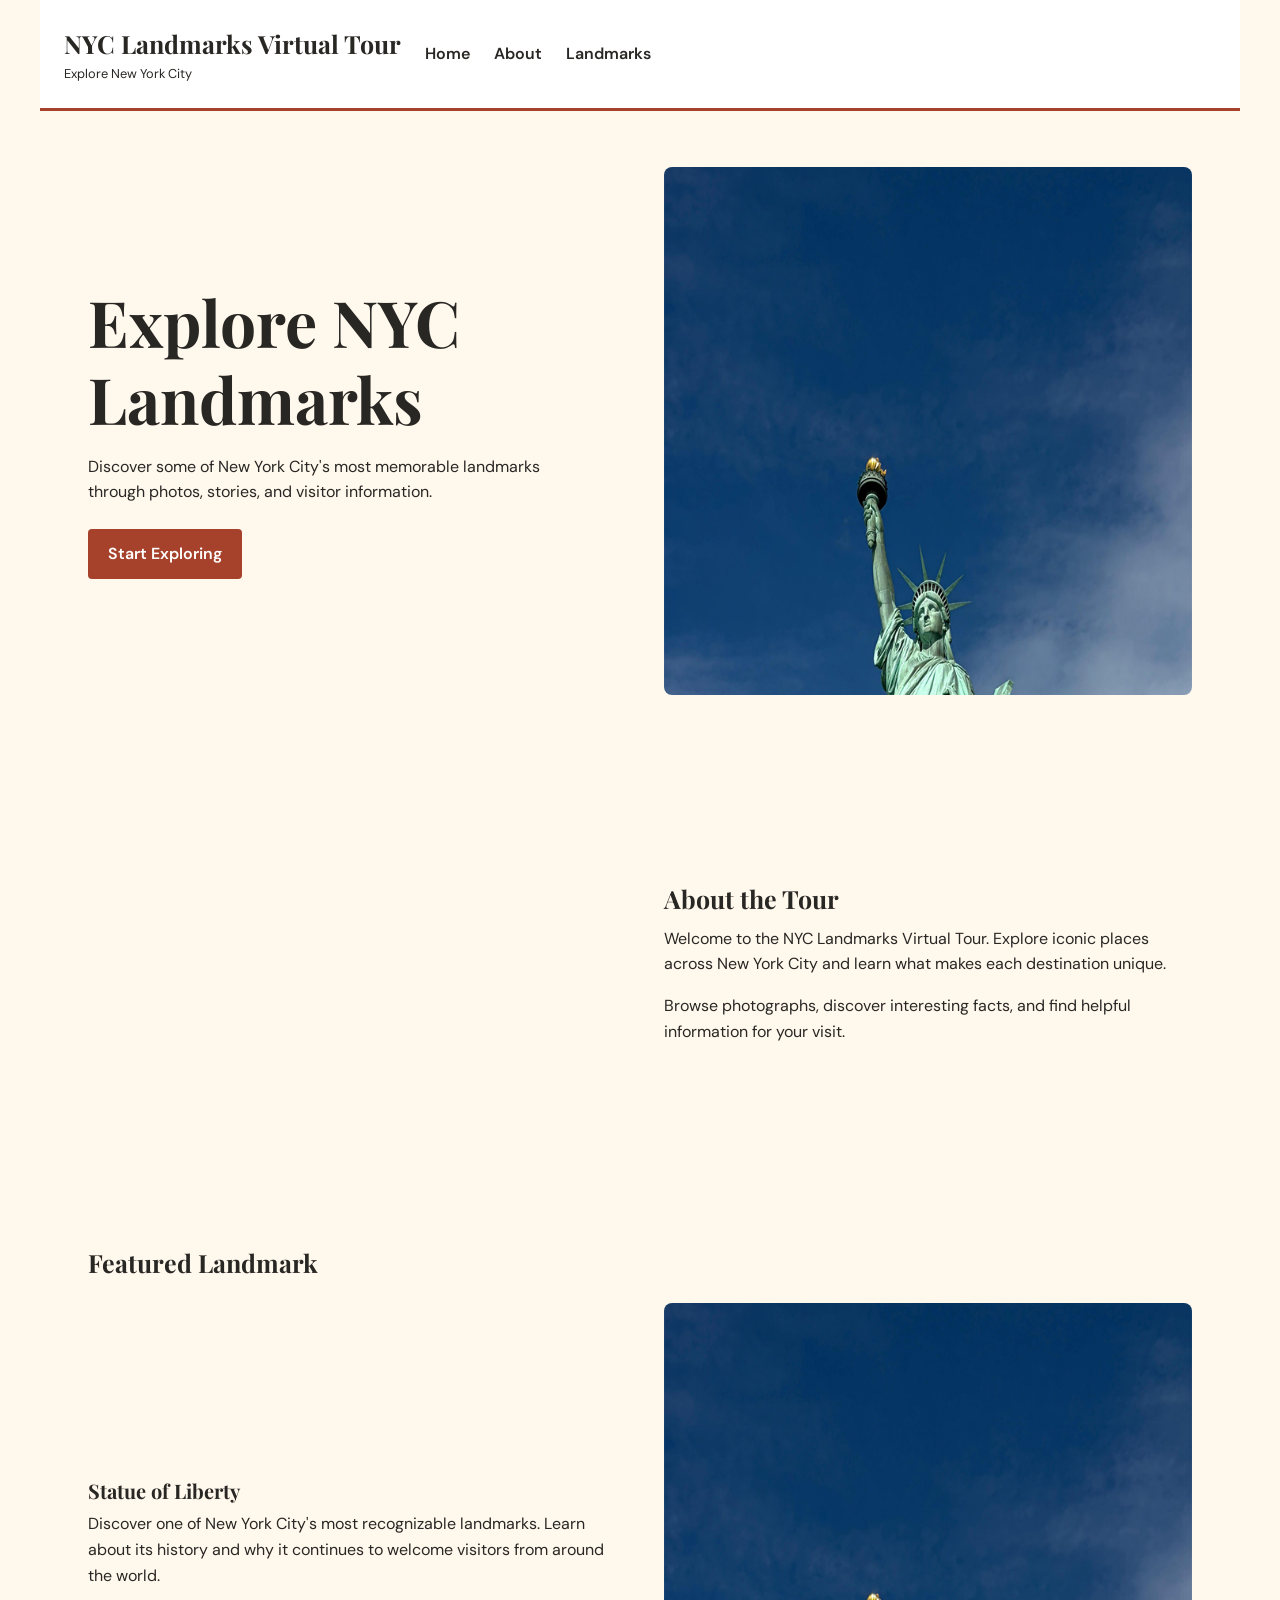
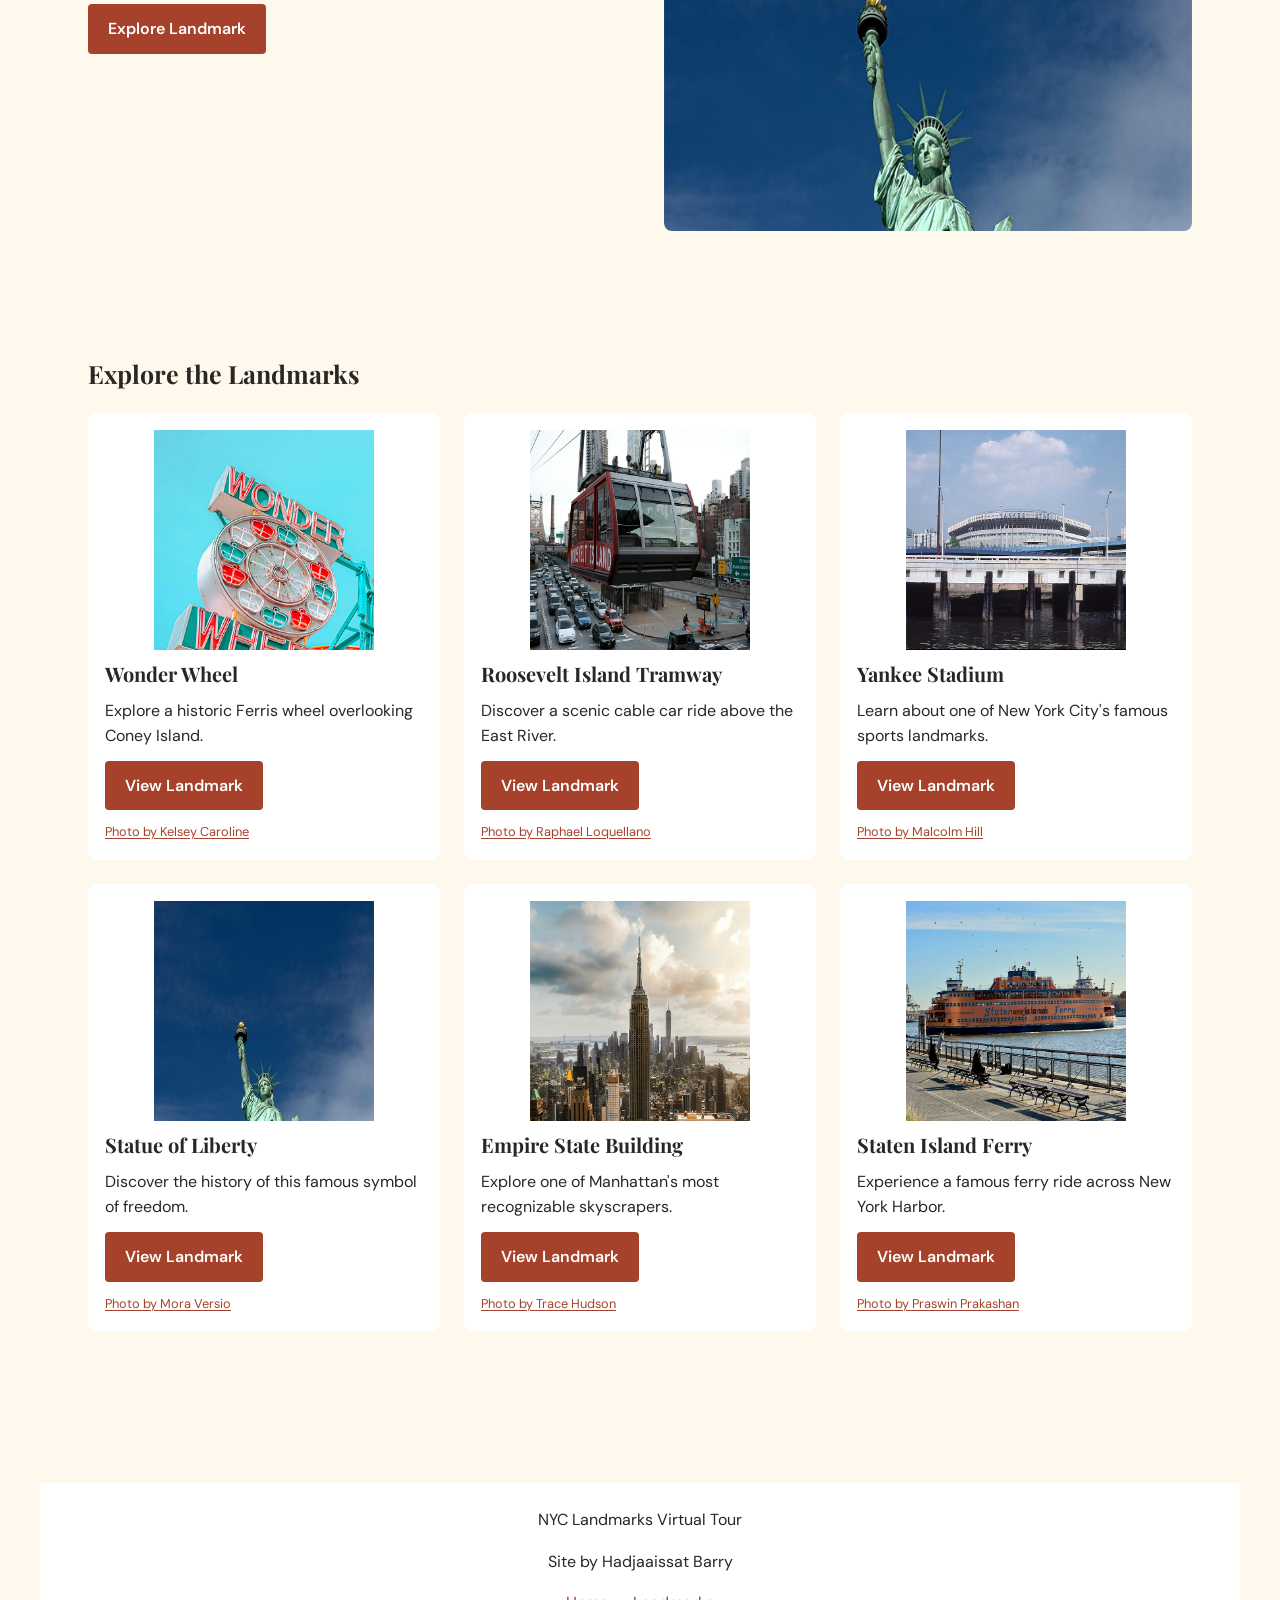
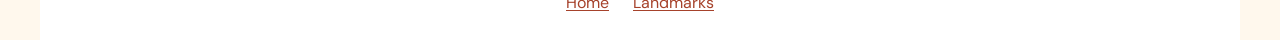
==== commit a9d20f78: "Update homepage and complete landmark pages" ====
--- a/index.html
+++ b/index.html
@@ -18,7 +18,8 @@
     <header class="site-header">
 
         <div class="site-title">
-            <a href="index.html">NYC Landmarks</a>
+            <a href="index.html">NYC Landmarks Virtual Tour</a>
+            <span>Explore New York City</span>
         </div>
 
         <nav class="site-nav" aria-label="Main navigation">
@@ -149,7 +150,7 @@
 
             <div class="landmarks-grid">
 
-                <!-- CARD 1 -->
+                <!-- CARD 1: WONDER WHEEL -->
                 <article class="landmark-card">
 
                     <img
@@ -175,12 +176,12 @@
 
                 </article>
 
-                <!-- CARD 2 -->
+                <!-- CARD 2: ROOSEVELT ISLAND TRAMWAY -->
                 <article class="landmark-card">
 
                     <img
                         src="pexels-loquellano-12404963.jpg"
-                        alt="Roosevelt Island Tramway leaving Manhattan">
+                        alt="Roosevelt Island Tramway cable car above a city street">
 
                     <h3>Roosevelt Island Tramway</h3>
 
@@ -201,12 +202,12 @@
 
                 </article>
 
-                <!-- CARD 3 -->
+                <!-- CARD 3: YANKEE STADIUM -->
                 <article class="landmark-card">
 
                     <img
                         src="pexels-malcolmhill-12360516..jpg"
-                        alt="Yankee Stadium seen from the water">
+                        alt="Yankee Stadium under a blue sky">
 
                     <h3>Yankee Stadium</h3>
 
@@ -227,7 +228,7 @@
 
                 </article>
 
-                <!-- CARD 4 -->
+                <!-- CARD 4: STATUE OF LIBERTY -->
                 <article class="landmark-card">
 
                     <img
@@ -253,12 +254,12 @@
 
                 </article>
 
-                <!-- CARD 5 -->
+                <!-- CARD 5: EMPIRE STATE BUILDING -->
                 <article class="landmark-card">
 
                     <img
                         src="pexels-tracehudson-2424391.jpg"
-                        alt="Empire State Building in Manhattan">
+                        alt="Empire State Building rising above Manhattan">
 
                     <h3>Empire State Building</h3>
 
@@ -279,12 +280,12 @@
 
                 </article>
 
-                <!-- CARD 6 -->
+                <!-- CARD 6: STATEN ISLAND FERRY -->
                 <article class="landmark-card">
 
                     <img
                         src="praswin-prakashan-YOCN1a1m_dg-unsplash.jpg"
-                        alt="Staten Island Ferry approaching the dock">
+                        alt="Staten Island Ferry traveling across New York Harbor">
 
                     <h3>Staten Island Ferry</h3>
 
--- a/style.css
+++ b/style.css
@@ -1,7 +1,7 @@
 
 /* ==========================================
    NYC LANDMARKS VIRTUAL TOUR
-   PROJECT 3 — COMPLETE STYLESHEET
+   PROJECT 3 — MOBILE-FIRST STYLESHEET
    ========================================== */
 
 /* 1. GENERAL STYLES */
@@ -48,19 +48,19 @@
 }
 
 h1 {
-  font-size: var(--text-size-3xl, 2.441rem);
-  margin: 0 0 16px;
+  font-size: var(--text-size-2xl, 1.953rem);
+  margin: 0 0 var(--space-4, 16px);
 }
 
 h2 {
-  font-size: var(--text-size-2xl, 1.953rem);
+  font-size: var(--text-size-xl, 1.563rem);
 }
 
 h3 {
-  font-size: var(--text-size-xl, 1.563rem);
-}
-
-/* 2. HEADER */
+  font-size: var(--text-size-lg, 1.25rem);
+}
+
+/* 2. HEADER — MOBILE DEFAULT */
 
 header {
   background-color: var(--alternate-background, #F1E8DA);
@@ -70,9 +70,9 @@
 
 .site-header {
   display: flex;
-  justify-content: space-between;
-  align-items: center;
-  gap: 24px;
+  flex-direction: column;
+  align-items: flex-start;
+  gap: 16px;
 }
 
 .site-title {
@@ -96,7 +96,7 @@
 .site-nav {
   display: flex;
   flex-wrap: wrap;
-  gap: 24px;
+  gap: 16px;
 }
 
 .site-nav a {
@@ -110,64 +110,64 @@
   text-decoration: underline;
 }
 
-/* 3. MAIN CONTENT */
+/* 3. MAIN CONTENT — MOBILE DEFAULT */
 
 main {
   width: 100%;
   max-width: var(--page-width, 1200px);
   margin: 0 auto;
-  padding: var(--space-8, 32px)
-           var(--content-padding, 24px);
+  padding: var(--space-6, 24px)
+           var(--space-4, 16px);
 }
 
 /* ==========================================
    HOMEPAGE
    ========================================== */
 
-/* 4. HERO */
+/* 4. HERO — ONE COLUMN */
 
 .home-hero {
   display: grid;
-  grid-template-columns: minmax(0, 1fr) minmax(0, 1fr);
+  grid-template-columns: 1fr;
+  gap: 24px;
   align-items: center;
-  gap: 48px;
-  margin-bottom: 80px;
+  margin-bottom: var(--section-spacing, 48px);
 }
 
 .home-hero h1 {
-  font-size: clamp(2.5rem, 5vw, 4.5rem);
+  font-size: clamp(2rem, 8vw, 2.5rem);
   text-align: left;
 }
 
 .hero-text p {
   max-width: 480px;
-  margin-bottom: 24px;
-}
-
-/* FULL HERO IMAGE — NO CROPPING */
+  margin-bottom: var(--space-6, 24px);
+}
+
+/* Show image first on mobile */
 
 .hero-image {
   min-width: 0;
+  order: -1;
 }
 
 .hero-image img {
   display: block;
   width: 100%;
   height: auto;
-  max-height: none;
   aspect-ratio: auto;
   object-fit: contain;
   border-radius: 8px;
 }
 
-/* 5. ABOUT THE TOUR */
+/* 5. ABOUT THE TOUR — ONE COLUMN */
 
 .home-about {
   display: grid;
-  grid-template-columns: minmax(0, 1fr) minmax(0, 1fr);
+  grid-template-columns: 1fr;
   align-items: center;
-  gap: 48px;
-  margin-bottom: 80px;
+  gap: 24px;
+  margin-bottom: var(--section-spacing, 48px);
 }
 
 .home-about h2 {
@@ -194,42 +194,42 @@
   border: 0;
 }
 
-/* 6. FEATURED LANDMARK */
+/* 6. FEATURED LANDMARK — ONE COLUMN */
 
 .featured-landmark {
-  margin-bottom: 80px;
+  margin-bottom: var(--section-spacing, 48px);
 }
 
 .featured-landmark > h2 {
   text-align: left;
-  margin: 0 0 24px;
+  margin: 0 0 var(--space-6, 24px);
 }
 
 .featured-layout {
   display: grid;
-  grid-template-columns: minmax(0, 1fr) minmax(0, 1fr);
+  grid-template-columns: 1fr;
   align-items: center;
-  gap: 48px;
+  gap: 24px;
 }
 
 .featured-text h3 {
   margin-top: 0;
 }
 
-/* FULL FEATURED IMAGE — NO CROPPING */
+/* Image first on mobile */
 
 .featured-layout picture {
   display: block;
   width: 100%;
   max-width: none;
   margin: 0;
+  order: -1;
 }
 
 .featured-layout img {
   display: block;
   width: 100%;
   height: auto;
-  max-height: none;
   aspect-ratio: auto;
   object-fit: contain;
   border-radius: 8px;
@@ -238,18 +238,18 @@
 /* 7. LANDMARKS SECTION */
 
 .landmarks-section {
-  margin-bottom: 64px;
+  margin-bottom: var(--section-spacing, 48px);
 }
 
 .landmarks-section > h2 {
-  margin-bottom: 28px;
-}
-
-/* 8. LANDMARK GRID */
+  margin-bottom: var(--space-6, 24px);
+}
+
+/* 8. LANDMARK GRID — ONE COLUMN */
 
 .landmarks-grid {
   display: grid;
-  grid-template-columns: repeat(3, minmax(0, 1fr));
+  grid-template-columns: 1fr;
   gap: var(--grid-gap, 24px);
 }
 
@@ -275,12 +275,12 @@
   margin: 0;
 }
 
-/* FULL CARD IMAGES — NO CROPPING */
+/* Full images — no cropping */
 
 .landmark-card img {
   display: block;
   width: 100%;
-  height: 220px;
+  height: auto;
   aspect-ratio: auto;
   object-fit: contain;
   background-color: var(--alternate-background, #F1E8DA);
@@ -337,7 +337,7 @@
 
 .landmark-intro {
   max-width: 850px;
-  margin-bottom: 48px;
+  margin-bottom: 32px;
 }
 
 .landmark-intro .eyebrow {
@@ -349,13 +349,13 @@
 }
 
 .landmark-intro h1 {
-  font-size: clamp(3rem, 8vw, 6rem);
+  font-size: clamp(2.5rem, 12vw, 3.5rem);
   line-height: 1.1;
   margin: 16px 0 24px;
 }
 
 .landmark-intro .tagline {
-  font-size: clamp(1.25rem, 3vw, 2rem);
+  font-size: 1.25rem;
   font-weight: 600;
   line-height: 1.4;
   margin-bottom: 24px;
@@ -368,14 +368,13 @@
 /* 13. LANDMARK HERO — FULL IMAGE */
 
 .landmark-hero {
-  margin: 0 0 64px;
+  margin: 0 0 36px;
 }
 
 .landmark-hero img {
   display: block;
   width: 100%;
   height: auto;
-  max-height: none;
   aspect-ratio: auto;
   object-fit: contain;
   border-radius: 4px;
@@ -390,13 +389,13 @@
   color: var(--action, #A6422B);
 }
 
-/* 14. ABOUT + VISITOR INFO */
+/* 14. ABOUT + VISITOR INFO — ONE COLUMN */
 
 .landmark-content {
   display: grid;
-  grid-template-columns: minmax(0, 2fr) minmax(0, 1fr);
-  gap: 48px;
-  margin-bottom: 64px;
+  grid-template-columns: 1fr;
+  gap: 24px;
+  margin-bottom: 48px;
 }
 
 .landmark-about h2,
@@ -414,7 +413,7 @@
 
 .visitor-info {
   background-color: var(--alternate-background, #F1E8DA);
-  padding: 28px;
+  padding: 20px;
   align-self: start;
   border-left: 4px solid var(--action, #A6422B);
 }
@@ -467,7 +466,7 @@
   margin-bottom: 12px;
 }
 
-/* 17. IMAGE GALLERY */
+/* 17. IMAGE GALLERY — ONE COLUMN */
 
 .landmark-gallery {
   margin: 64px 0;
@@ -475,8 +474,8 @@
 
 .gallery-grid {
   display: grid;
-  grid-template-columns: repeat(3, minmax(0, 1fr));
-  gap: 24px;
+  grid-template-columns: 1fr;
+  gap: 32px;
 }
 
 .gallery-grid figure {
@@ -484,12 +483,10 @@
   min-width: 0;
 }
 
-/* FULL GALLERY IMAGES — NO CROPPING */
-
 .gallery-grid img {
   display: block;
   width: 100%;
-  height: 250px;
+  height: auto;
   aspect-ratio: auto;
   object-fit: contain;
   background-color: var(--alternate-background, #F1E8DA);
@@ -504,14 +501,14 @@
 
 .landmark-pagination {
   display: flex;
-  justify-content: space-between;
-  flex-wrap: wrap;
+  flex-direction: column;
   gap: 20px;
   padding-top: 32px;
   border-top: 1px solid var(--alternate-background, #F1E8DA);
 }
 
 .landmark-pagination .btn {
+  width: 100%;
   padding: 14px 24px;
 }
 
@@ -543,149 +540,145 @@
 }
 
 /* ==========================================
-   TABLET — 601px TO 900px
+   TABLET — 601px AND UP
    ========================================== */
 
-@media (max-width: 900px) {
-
-  .landmarks-grid {
-    grid-template-columns: repeat(2, minmax(0, 1fr));
-  }
+@media (min-width: 601px) {
+
+  main {
+    padding: var(--space-8, 32px)
+             var(--content-padding, 24px);
+  }
+
+  .site-header {
+    flex-direction: row;
+    align-items: center;
+    gap: 24px;
+  }
+
+  .site-nav {
+    gap: 24px;
+  }
+
+  /* Homepage two-column sections */
 
   .home-hero,
   .home-about,
   .featured-layout {
+    grid-template-columns: repeat(2, minmax(0, 1fr));
     gap: 28px;
   }
-}
-
-/* ==========================================
-   TABLET / SMALL SCREENS
-   ========================================== */
-
-@media (max-width: 768px) {
-
-  .site-header {
-    flex-direction: column;
-    align-items: flex-start;
-    gap: 16px;
-  }
-
-  .landmark-intro {
-    margin-bottom: 32px;
-  }
+
+  .home-hero,
+  .home-about,
+  .featured-landmark {
+    margin-bottom: 64px;
+  }
+
+  .hero-image,
+  .featured-layout picture {
+    order: 0;
+  }
+
+  /* Two-column landmark cards */
+
+  .landmarks-grid {
+    grid-template-columns: repeat(2, minmax(0, 1fr));
+  }
+
+  .landmark-card img {
+    height: 220px;
+  }
+
+  /* Wonder Wheel layout */
 
   .landmark-intro h1 {
-    font-size: clamp(2.5rem, 11vw, 4rem);
+    font-size: clamp(2.5rem, 7vw, 5rem);
+  }
+
+  .landmark-intro .tagline {
+    font-size: clamp(1.25rem, 3vw, 2rem);
   }
 
   .landmark-hero {
     margin-bottom: 40px;
   }
 
-  .landmark-content {
-    grid-template-columns: 1fr;
-    gap: 24px;
-    margin-bottom: 48px;
+  .visitor-info {
+    padding: 28px;
   }
 
   .gallery-grid {
     grid-template-columns: repeat(2, minmax(0, 1fr));
     gap: 20px;
   }
+
+  .gallery-grid img {
+    height: 250px;
+  }
+
+  .landmark-pagination {
+    flex-direction: row;
+    justify-content: space-between;
+  }
+
+  .landmark-pagination .btn {
+    width: auto;
+  }
 }
 
 /* ==========================================
-   MOBILE — 600px AND BELOW
+   DESKTOP — 901px AND UP
    ========================================== */
 
-@media (max-width: 600px) {
-
-  main {
-    padding: var(--space-6, 24px)
-             var(--space-4, 16px);
-  }
-
-  /* Homepage sections */
+@media (min-width: 901px) {
 
   .home-hero,
   .home-about,
   .featured-layout {
-    grid-template-columns: 1fr;
+    gap: 48px;
+  }
+
+  .home-hero,
+  .home-about,
+  .featured-landmark {
+    margin-bottom: 80px;
+  }
+
+  .home-hero h1 {
+    font-size: clamp(2.5rem, 5vw, 4.5rem);
+  }
+
+  /* Three-column landmark cards */
+
+  .landmarks-grid {
+    grid-template-columns: repeat(3, minmax(0, 1fr));
+  }
+
+  /* Two-column detail content */
+
+  .landmark-content {
+    grid-template-columns: minmax(0, 2fr) minmax(0, 1fr);
+    gap: 48px;
+    margin-bottom: 64px;
+  }
+
+  .landmark-intro {
+    margin-bottom: 48px;
+  }
+
+  .landmark-intro h1 {
+    font-size: clamp(3rem, 8vw, 6rem);
+  }
+
+  .landmark-hero {
+    margin-bottom: 64px;
+  }
+
+  /* Three-column gallery */
+
+  .gallery-grid {
+    grid-template-columns: repeat(3, minmax(0, 1fr));
     gap: 24px;
-    margin-bottom: 48px;
-  }
-
-  /* Hero image appears first */
-
-  .hero-image {
-    order: -1;
-  }
-
-  .home-hero h1 {
-    font-size: 2.5rem;
-  }
-
-  /* Featured image appears first */
-
-  .featured-layout picture {
-    order: -1;
-  }
-
-  /* Landmark cards */
-
-  .landmarks-grid {
-    grid-template-columns: 1fr;
-  }
-
-  .landmark-card {
-    padding: 16px;
-  }
-
-  .landmark-card img {
-    height: auto;
-    max-height: none;
-  }
-
-  /* Landmark detail page */
-
-  .landmark-intro h1 {
-    font-size: clamp(2.5rem, 12vw, 3.5rem);
-  }
-
-  .landmark-intro .tagline {
-    font-size: 1.25rem;
-  }
-
-  .landmark-hero {
-    margin-bottom: 36px;
-  }
-
-  .visitor-info {
-    padding: 20px;
-  }
-
-  .gallery-grid {
-    grid-template-columns: 1fr;
-    gap: 32px;
-  }
-
-  .gallery-grid img {
-    height: auto;
-    max-height: none;
-  }
-
-  /* Previous / Next buttons */
-
-  .landmark-pagination {
-    flex-direction: column;
-  }
-
-  .landmark-pagination .btn {
-    width: 100%;
-  }
-
-  .site-nav {
-    gap: 16px;
-  }
-}
+  }
+}
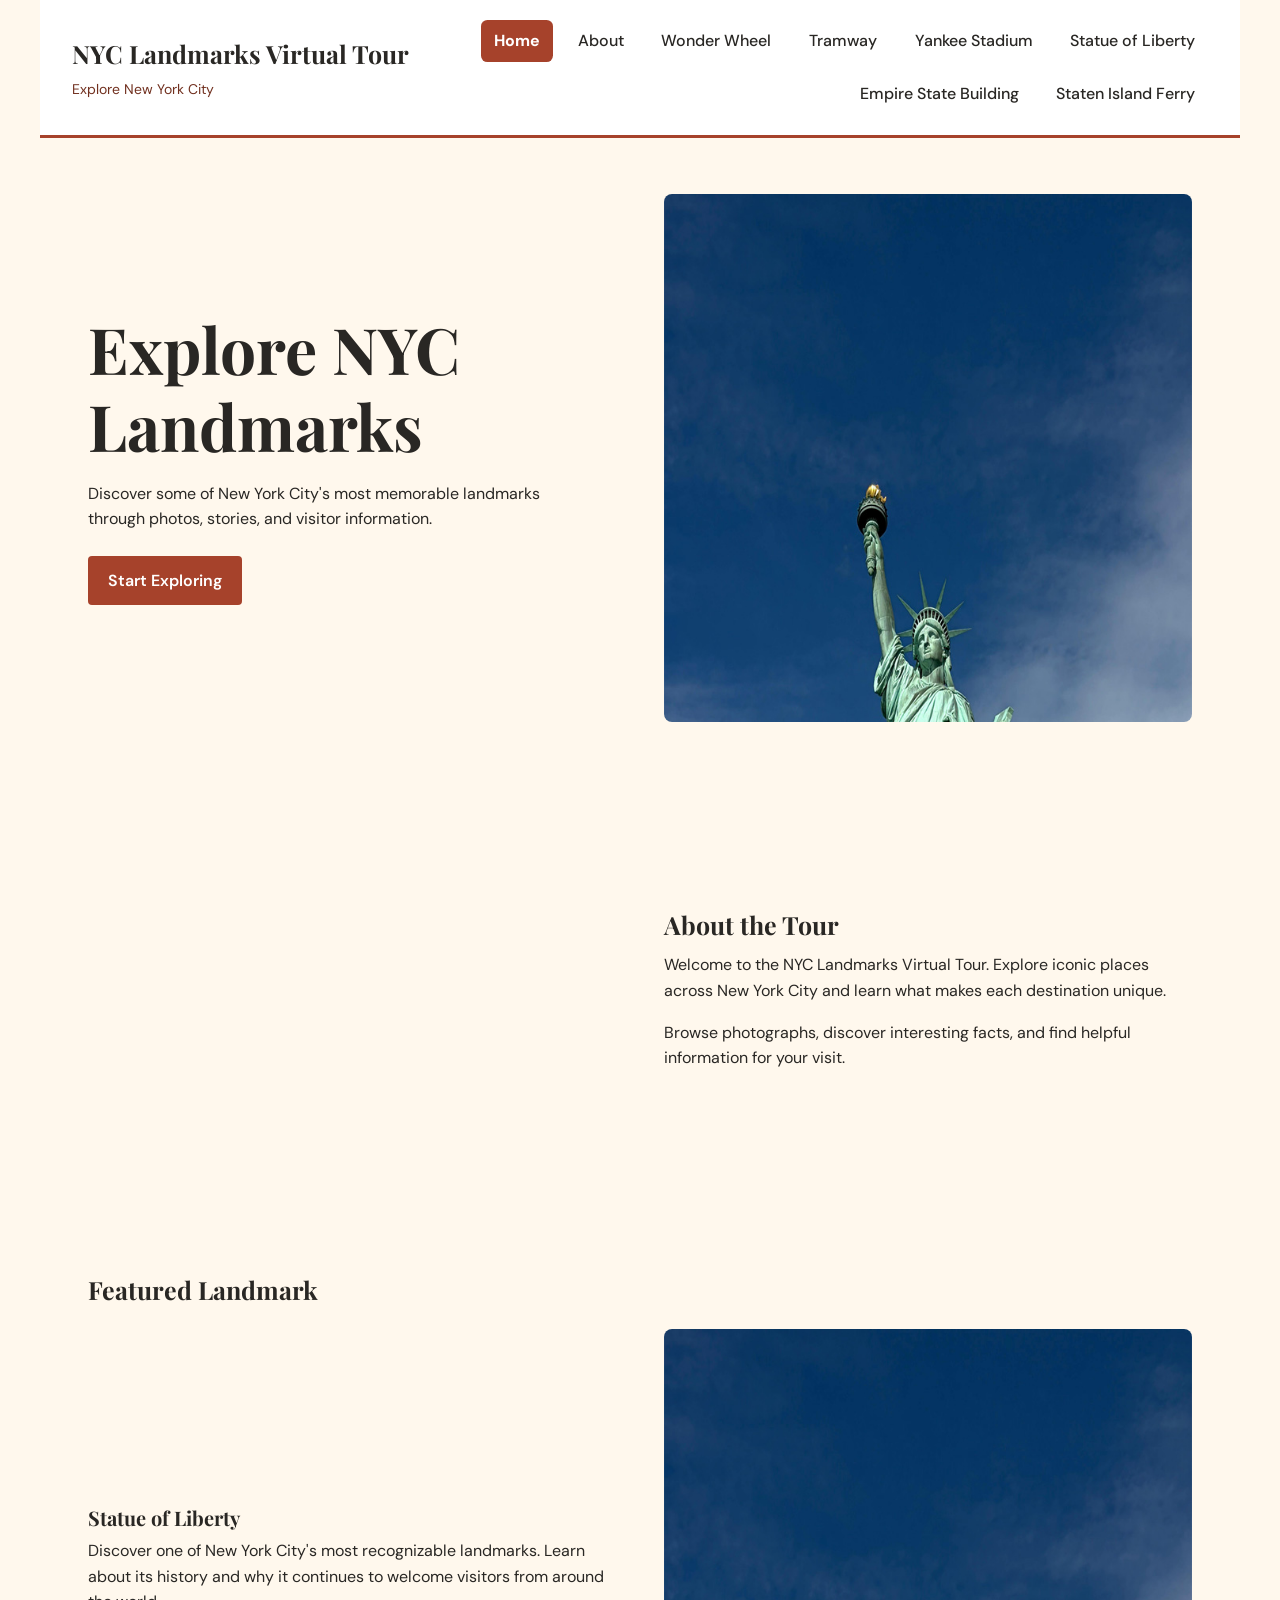
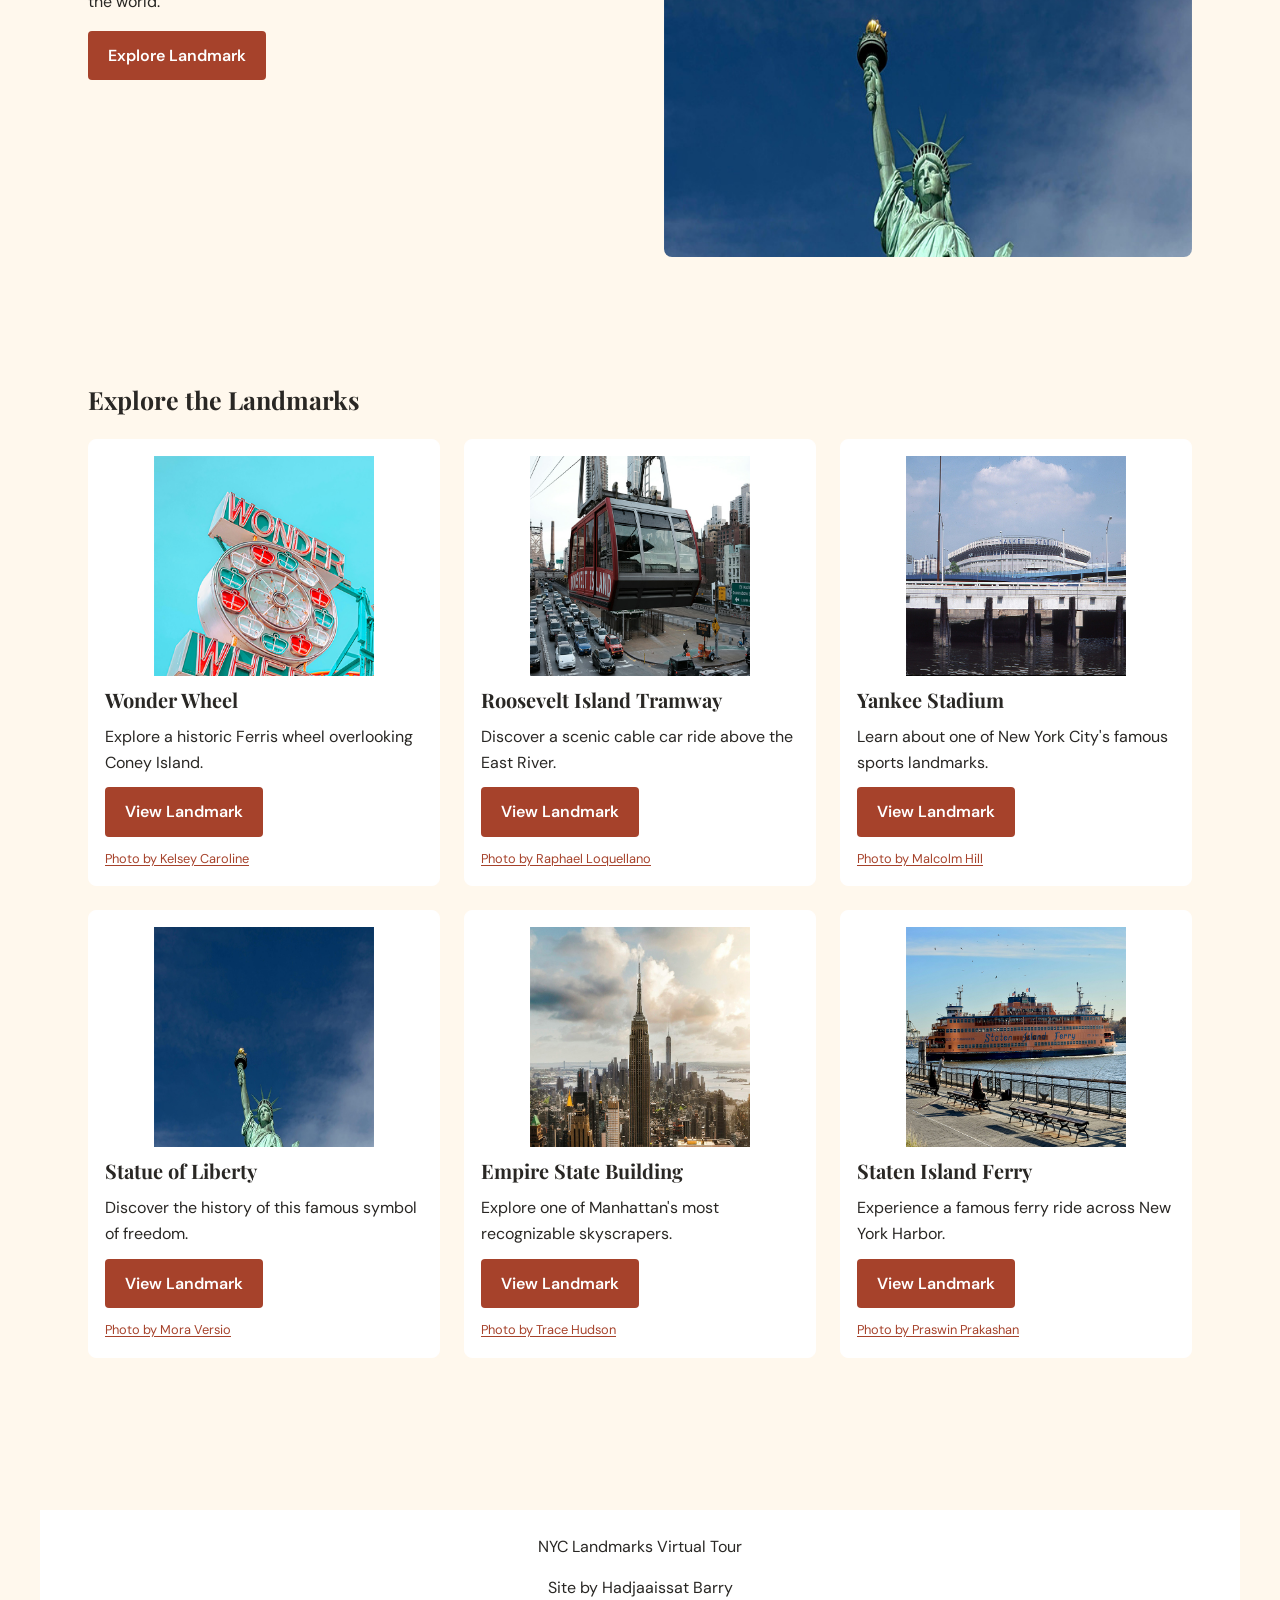
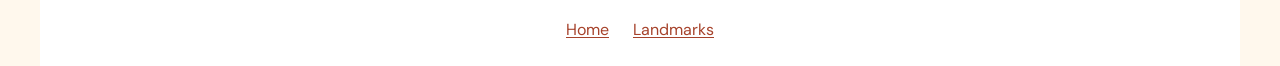
==== commit 4c1f0e4e: "Add responsive accessible navigation" ====
--- a/index.html
+++ b/index.html
@@ -10,11 +10,12 @@
 
     <link rel="stylesheet" href="tokens.css">
     <link rel="stylesheet" href="style.css">
+    <link rel="stylesheet" href="nav.css">
 </head>
 
 <body>
 
-    <!-- HEADER -->
+    <!-- HEADER AND RESPONSIVE NAVIGATION -->
     <header class="site-header">
 
         <div class="site-title">
@@ -23,9 +24,14 @@
         </div>
 
         <nav class="site-nav" aria-label="Main navigation">
-            <a href="index.html">Home</a>
-            <a href="#about">About</a>
-            <a href="#landmarks">Landmarks</a>
+            <a href="index.html" aria-current="page">Home</a>
+            <a href="index.html#about">About</a>
+            <a href="landmark-wonder.html">Wonder Wheel</a>
+            <a href="landmark-tram.html">Tramway</a>
+            <a href="landmark-yankee.html">Yankee Stadium</a>
+            <a href="landmark-liberty.html">Statue of Liberty</a>
+            <a href="landmark-empire.html">Empire State Building</a>
+            <a href="landmark-ferry.html">Staten Island Ferry</a>
         </nav>
 
     </header>
@@ -52,11 +58,9 @@
             </div>
 
             <div class="hero-image">
-
                 <img
                     src="pexels-mora-versio-2150673251-34091093.jpg"
                     alt="Statue of Liberty viewed from below">
-
             </div>
 
         </section>
@@ -65,7 +69,6 @@
         <section class="home-about" id="about">
 
             <div class="video-wrapper">
-
                 <iframe
                     src="https://www.youtube.com/embed/YrPN6eHYcFE"
                     title="NYC Landmark Tour video"
@@ -73,7 +76,6 @@
                     referrerpolicy="strict-origin-when-cross-origin"
                     allowfullscreen>
                 </iframe>
-
             </div>
 
             <div class="about-text">
@@ -124,7 +126,6 @@
                 </div>
 
                 <picture>
-
                     <source
                         media="(max-width: 600px)"
                         srcset="pexels-mora-versio-2150673251-34091093.jpg">
@@ -135,8 +136,7 @@
 
                     <img
                         src="pexels-mora-versio-2150673251-34091093.jpg"
-                        alt="Statue of Liberty viewed from below, looking up at the statue">
-
+                        alt="Statue of Liberty viewed from below">
                 </picture>
 
             </div>
--- a/nav.css
+++ b/nav.css
@@ -0,0 +1,112 @@
+
+/* =====================================
+   ACTIVITY 3: RESPONSIVE NAVIGATION
+   NYC LANDMARKS VIRTUAL TOUR
+   ===================================== */
+
+/* HEADER */
+
+.site-header {
+    display: flex;
+    flex-direction: column;
+    align-items: center;
+    gap: 1rem;
+    padding: 1rem;
+}
+
+/* SITE TITLE */
+
+.site-title {
+    text-align: center;
+}
+
+.site-title a {
+    color: #292724;
+    text-decoration: none;
+    font-weight: 700;
+}
+
+.site-title span {
+    display: block;
+    margin-top: 0.25rem;
+    color: #71301F;
+    font-size: 0.875rem;
+}
+
+/* NAVIGATION LINKS */
+
+.site-nav {
+    display: flex;
+    flex-wrap: wrap;
+    justify-content: center;
+    align-items: center;
+    gap: 0.5rem;
+    width: 100%;
+}
+
+.site-nav a {
+    display: inline-block;
+    padding: 0.6rem 0.8rem;
+    color: #292724;
+    text-decoration: none;
+    border-radius: 0.4rem;
+    font-weight: 500;
+    line-height: 1.4;
+    text-align: center;
+}
+
+/* HOVER */
+
+.site-nav a:hover {
+    background-color: #A6422B;
+    color: #FFFFFF;
+}
+
+/* CURRENT PAGE */
+
+.site-nav a[aria-current="page"] {
+    background-color: #A6422B;
+    color: #FFFFFF;
+    font-weight: 700;
+}
+
+/* KEYBOARD ACCESSIBILITY */
+
+.site-nav a:focus-visible,
+.site-title a:focus-visible {
+    outline: 3px solid #A6422B;
+    outline-offset: 3px;
+}
+
+/* TABLET */
+
+@media (min-width: 601px) {
+    .site-header {
+        padding: 1.25rem 2rem;
+    }
+
+    .site-nav {
+        gap: 0.75rem;
+    }
+}
+
+/* DESKTOP */
+
+@media (min-width: 901px) {
+    .site-header {
+        flex-direction: row;
+        justify-content: space-between;
+        align-items: center;
+        gap: 2rem;
+    }
+
+    .site-title {
+        text-align: left;
+        flex-shrink: 0;
+    }
+
+    .site-nav {
+        width: auto;
+        justify-content: flex-end;
+    }
+}
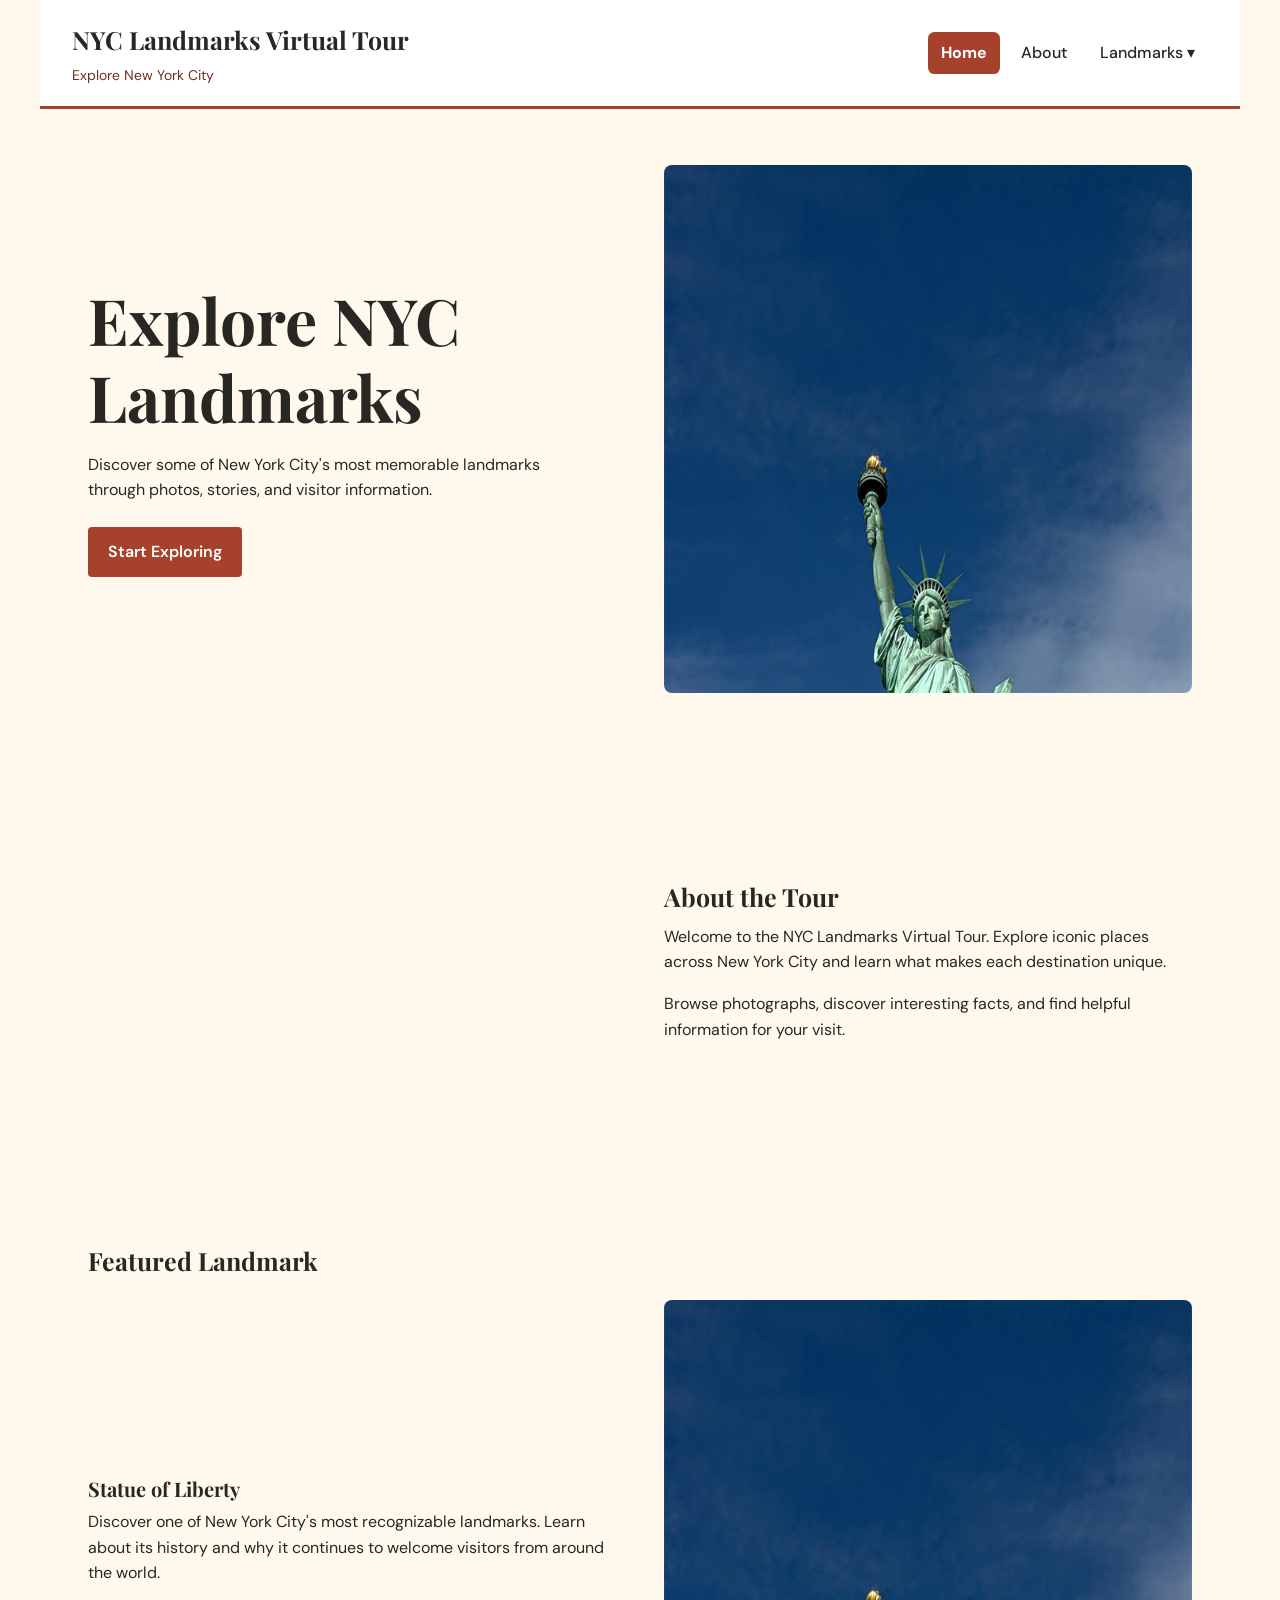
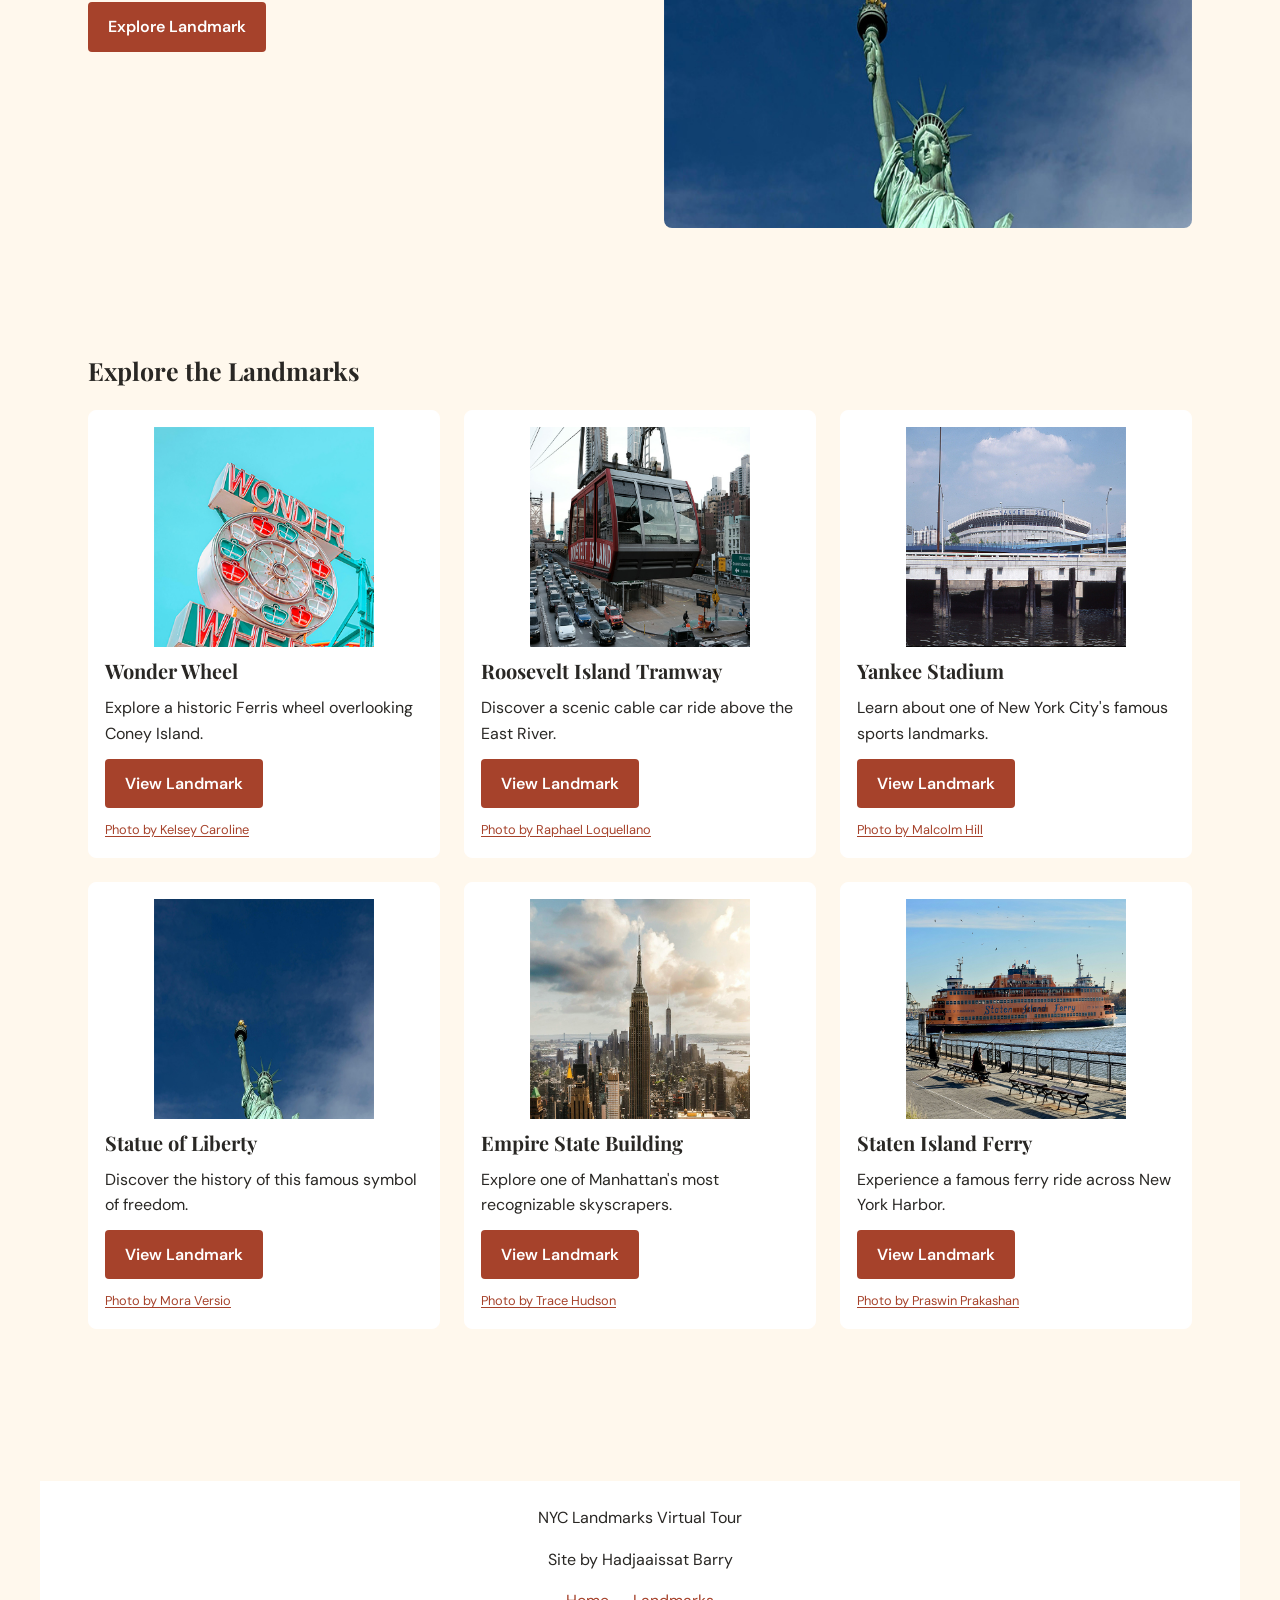
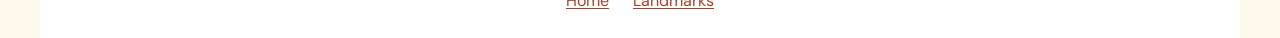
==== commit e6e8e983: "Add accessible landmarks dropdown navigation" ====
--- a/index.html
+++ b/index.html
@@ -15,7 +15,7 @@
 
 <body>
 
-    <!-- HEADER AND RESPONSIVE NAVIGATION -->
+    <!-- HEADER -->
     <header class="site-header">
 
         <div class="site-title">
@@ -23,15 +23,63 @@
             <span>Explore New York City</span>
         </div>
 
+        <!-- ACTIVITY 3: DROPDOWN NAVIGATION -->
         <nav class="site-nav" aria-label="Main navigation">
-            <a href="index.html" aria-current="page">Home</a>
-            <a href="index.html#about">About</a>
-            <a href="landmark-wonder.html">Wonder Wheel</a>
-            <a href="landmark-tram.html">Tramway</a>
-            <a href="landmark-yankee.html">Yankee Stadium</a>
-            <a href="landmark-liberty.html">Statue of Liberty</a>
-            <a href="landmark-empire.html">Empire State Building</a>
-            <a href="landmark-ferry.html">Staten Island Ferry</a>
+
+            <a href="index.html" aria-current="page">
+                Home
+            </a>
+
+            <a href="index.html#about">
+                About
+            </a>
+
+            <details class="landmarks-dropdown">
+
+                <summary>Landmarks</summary>
+
+                <ul class="dropdown-menu">
+
+                    <li>
+                        <a href="landmark-wonder.html">
+                            Wonder Wheel
+                        </a>
+                    </li>
+
+                    <li>
+                        <a href="landmark-tram.html">
+                            Roosevelt Island Tramway
+                        </a>
+                    </li>
+
+                    <li>
+                        <a href="landmark-yankee.html">
+                            Yankee Stadium
+                        </a>
+                    </li>
+
+                    <li>
+                        <a href="landmark-liberty.html">
+                            Statue of Liberty
+                        </a>
+                    </li>
+
+                    <li>
+                        <a href="landmark-empire.html">
+                            Empire State Building
+                        </a>
+                    </li>
+
+                    <li>
+                        <a href="landmark-ferry.html">
+                            Staten Island Ferry
+                        </a>
+                    </li>
+
+                </ul>
+
+            </details>
+
         </nav>
 
     </header>
@@ -58,9 +106,11 @@
             </div>
 
             <div class="hero-image">
+
                 <img
                     src="pexels-mora-versio-2150673251-34091093.jpg"
                     alt="Statue of Liberty viewed from below">
+
             </div>
 
         </section>
@@ -69,6 +119,7 @@
         <section class="home-about" id="about">
 
             <div class="video-wrapper">
+
                 <iframe
                     src="https://www.youtube.com/embed/YrPN6eHYcFE"
                     title="NYC Landmark Tour video"
@@ -76,6 +127,7 @@
                     referrerpolicy="strict-origin-when-cross-origin"
                     allowfullscreen>
                 </iframe>
+
             </div>
 
             <div class="about-text">
@@ -126,6 +178,7 @@
                 </div>
 
                 <picture>
+
                     <source
                         media="(max-width: 600px)"
                         srcset="pexels-mora-versio-2150673251-34091093.jpg">
@@ -136,7 +189,8 @@
 
                     <img
                         src="pexels-mora-versio-2150673251-34091093.jpg"
-                        alt="Statue of Liberty viewed from below">
+                        alt="Statue of Liberty viewed from below, looking up at the statue">
+
                 </picture>
 
             </div>
--- a/nav.css
+++ b/nav.css
@@ -1,6 +1,6 @@
 
 /* =====================================
-   ACTIVITY 3: RESPONSIVE NAVIGATION
+   ACTIVITY 3: DROPDOWN NAVIGATION
    NYC LANDMARKS VIRTUAL TOUR
    ===================================== */
 
@@ -33,7 +33,7 @@
     font-size: 0.875rem;
 }
 
-/* NAVIGATION LINKS */
+/* MAIN NAVIGATION */
 
 .site-nav {
     display: flex;
@@ -44,7 +44,8 @@
     width: 100%;
 }
 
-.site-nav a {
+.site-nav > a,
+.landmarks-dropdown > summary {
     display: inline-block;
     padding: 0.6rem 0.8rem;
     color: #292724;
@@ -52,12 +53,69 @@
     border-radius: 0.4rem;
     font-weight: 500;
     line-height: 1.4;
-    text-align: center;
+    cursor: pointer;
 }
 
-/* HOVER */
+/* DROPDOWN CONTAINER */
 
-.site-nav a:hover {
+.landmarks-dropdown {
+    position: relative;
+}
+
+.landmarks-dropdown > summary {
+    list-style: none;
+}
+
+.landmarks-dropdown > summary::-webkit-details-marker {
+    display: none;
+}
+
+.landmarks-dropdown > summary::after {
+    content: " ▾";
+}
+
+.landmarks-dropdown[open] > summary::after {
+    content: " ▴";
+}
+
+/* DROPDOWN MENU */
+
+.dropdown-menu {
+    position: absolute;
+    top: 100%;
+    right: 0;
+    z-index: 1000;
+
+    width: max-content;
+    max-width: min(90vw, 280px);
+    margin: 0;
+    padding: 0.5rem;
+
+    list-style: none;
+    background-color: #FFF8ED;
+    border: 1px solid #D8C9B5;
+    border-radius: 0.5rem;
+    box-shadow: 0 4px 12px rgba(0, 0, 0, 0.12);
+}
+
+.dropdown-menu li {
+    margin: 0;
+}
+
+.dropdown-menu a {
+    display: block;
+    padding: 0.75rem 1rem;
+    color: #292724;
+    text-decoration: none;
+    border-radius: 0.3rem;
+    overflow-wrap: break-word;
+}
+
+/* HOVER EFFECT */
+
+.site-nav > a:hover,
+.landmarks-dropdown > summary:hover,
+.dropdown-menu a:hover {
     background-color: #A6422B;
     color: #FFFFFF;
 }
@@ -70,12 +128,38 @@
     font-weight: 700;
 }
 
+/* ACTIVE LANDMARK DROPDOWN */
+
+.landmarks-dropdown:has(a[aria-current="page"]) > summary {
+    color: #A6422B;
+    font-weight: 700;
+}
+
 /* KEYBOARD ACCESSIBILITY */
 
 .site-nav a:focus-visible,
+.landmarks-dropdown > summary:focus-visible,
 .site-title a:focus-visible {
     outline: 3px solid #A6422B;
     outline-offset: 3px;
+}
+
+/* MOBILE */
+
+@media (max-width: 600px) {
+    .site-header {
+        padding: 1rem;
+    }
+
+    .site-nav {
+        justify-content: center;
+    }
+
+    .dropdown-menu {
+        right: 50%;
+        transform: translateX(50%);
+        max-width: min(90vw, 260px);
+    }
 }
 
 /* TABLET */
@@ -83,10 +167,6 @@
 @media (min-width: 601px) {
     .site-header {
         padding: 1.25rem 2rem;
-    }
-
-    .site-nav {
-        gap: 0.75rem;
     }
 }
 
